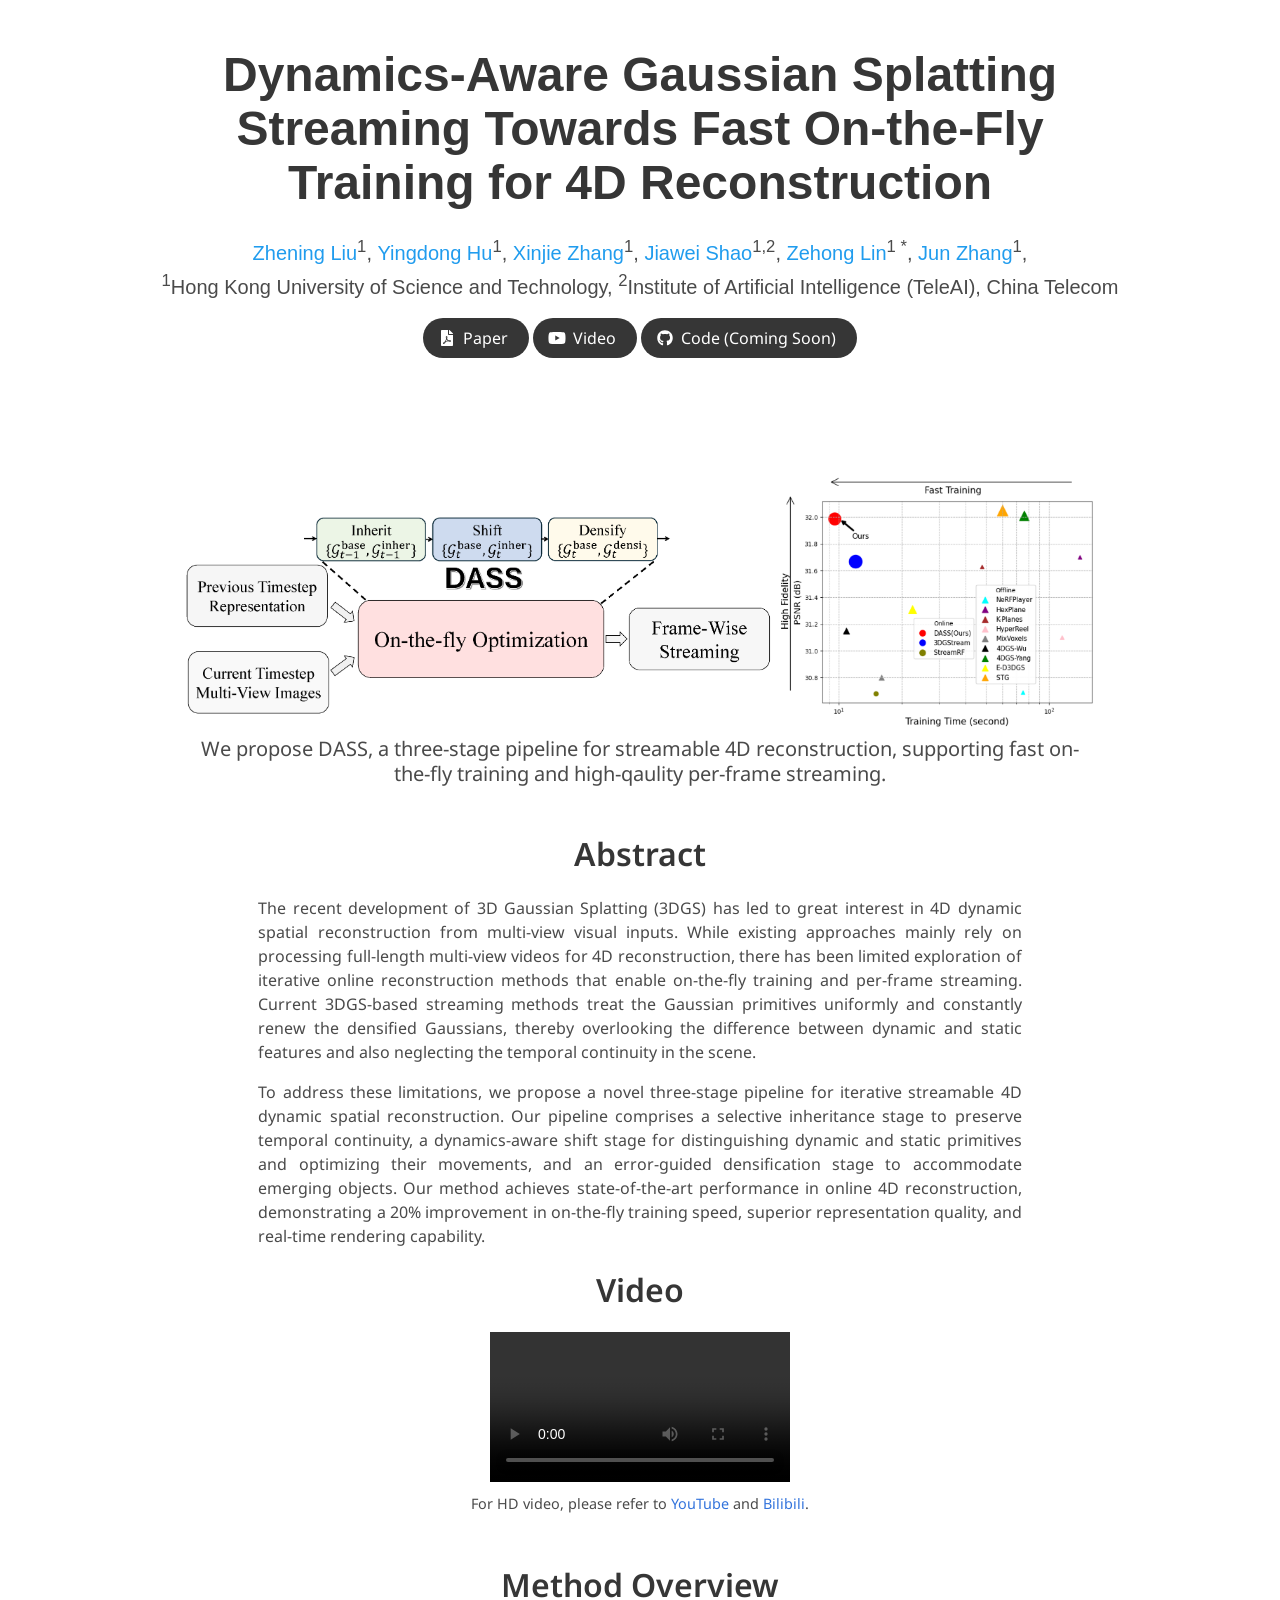
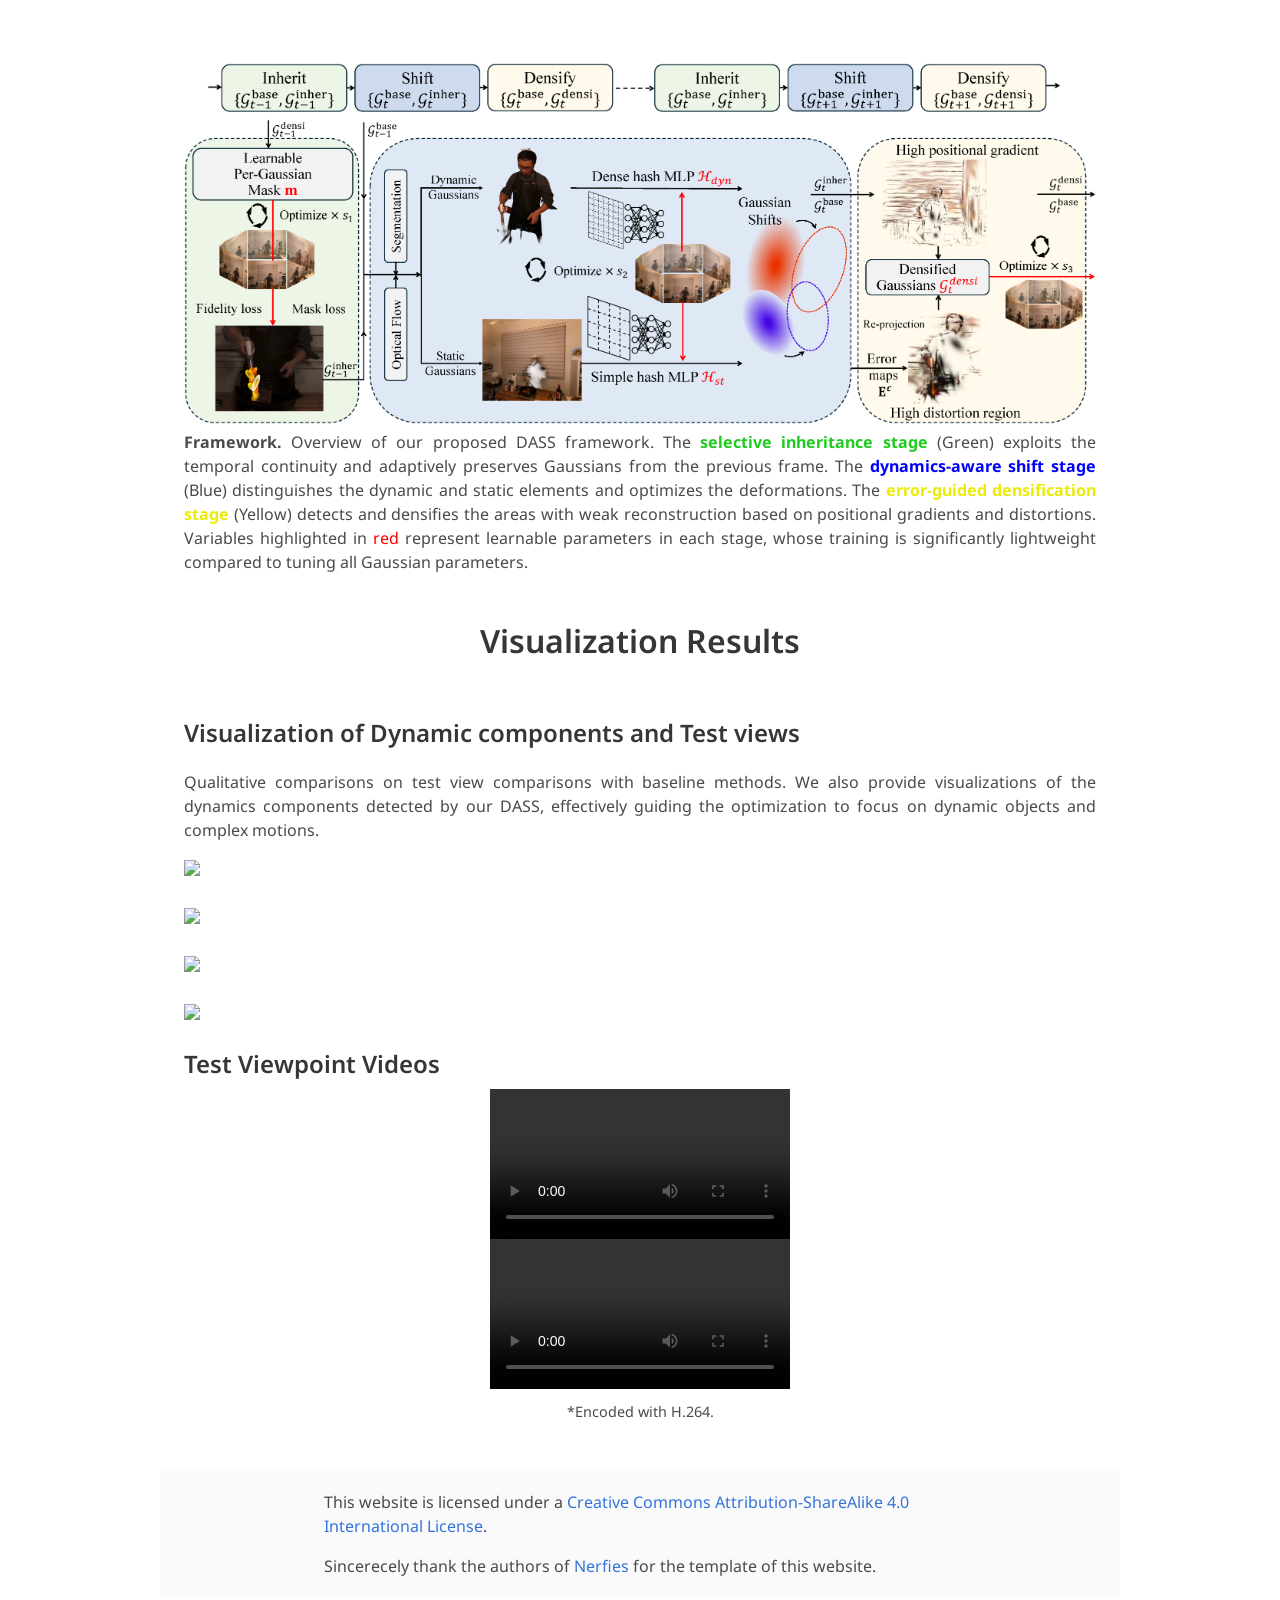
==== DASS.html @ 60f13503 "Update DASS.html" ====
<!DOCTYPE html>
<html>
<head>
  <meta charset="utf-8">
  <meta name="description"
        content="Dynamics-Aware Gaussian Splatting Streaming Towards Fast On-the-Fly Training for 4D Reconstruction">
  <meta name="keywords" content="3DGS, 4D Reconstruction, Streaming">
  <meta name="viewport" content="width=device-width, initial-scale=1">
  <title>DASS: Dynamics-Aware Gaussian Splatting Streaming </title>

  <!-- Global site tag (gtag.js) - Google Analytics -->
  <script async src="https://www.googletagmanager.com/gtag/js?id=G-PYVRSFMDRL"></script>
  <script>
    window.dataLayer = window.dataLayer || [];

    function gtag() {
      dataLayer.push(arguments);
    }

    gtag('js', new Date());

    gtag('config', 'G-PYVRSFMDRL');
  </script>

  <link href="https://fonts.googleapis.com/css?family=Google+Sans|Noto+Sans|Castoro"
        rel="stylesheet">

  <link rel="stylesheet" href="./static/css/bulma.min.css">
  <link rel="stylesheet" href="./static/css/bulma-carousel.min.css">
  <link rel="stylesheet" href="./static/css/bulma-slider.min.css">
  <link rel="stylesheet" href="./static/css/fontawesome.all.min.css">
  <link rel="stylesheet"
        href="https://cdn.jsdelivr.net/gh/jpswalsh/academicons@1/css/academicons.min.css">
  <link rel="stylesheet" href="./static/css/index.css">
  <link rel="icon" href="./static/images/rocket-1206.svg">

  <script src="https://ajax.googleapis.com/ajax/libs/jquery/3.5.1/jquery.min.js"></script>
  <script defer src="./static/js/fontawesome.all.min.js"></script>
  <script src="./static/js/bulma-carousel.min.js"></script>
  <script src="./static/js/bulma-slider.min.js"></script>
  <script src="./static/js/index.js"></script>
</head>
<body>


<section class="hero">
  <div class="hero-body">
    <div class="container is-max-desktop">
      <div class="columns is-centered">
        <div class="column has-text-centered">
          <h1 class="title is-1 publication-title">Dynamics-Aware Gaussian Splatting Streaming Towards Fast On-the-Fly Training for 4D Reconstruction</h1>
          <div class="is-size-5 publication-authors">
            <span class="author-block">
              <a href="https://www.liuzhening.top">Zhening Liu</a><sup>1</sup>,</span>
            <span class="author-block">
              <a href="https://zhenliuzju.github.io/huyingdong/">Yingdong Hu</a><sup>1</sup>,</span>
            <span class="author-block">
              <a href="https://xinjie-q.github.io/">Xinjie Zhang</a><sup>1</sup>,
            </span>
            <span class="author-block">
              <a href="https://shaojiawei07.github.io/">Jiawei Shao</a><sup>1,2</sup>,
            </span>
            <span class="author-block">
              <a href="https://zhlinup.github.io/">Zehong Lin</a><sup>1 *</sup>,
            </span>
            <span class="author-block">
              <a href="https://eejzhang.people.ust.hk/home.html">Jun Zhang</a><sup>1</sup>,
            </span>
          </div>

          <div class="is-size-5 publication-authors">
            <span class="author-block"><sup>1</sup>Hong Kong University of Science and Technology,</span>
            <span class="author-block"><sup>2</sup>Institute of Artificial Intelligence (TeleAI), China Telecom</span>
          </div>

          <div class="column has-text-centered">
            <div class="publication-links">
              <!-- PDF Link. -->
              <span class="link-block">
                <a href="https://arxiv.org/"
                   class="external-link button is-normal is-rounded is-dark">
                  <span class="icon">
                      <i class="fas fa-file-pdf"></i>
                  </span>
                  <span>Paper</span>
                </a>
              </span>
              <!-- <span class="link-block">
                <a href="https://arxiv.org/abs/2011.12948"
                   class="external-link button is-normal is-rounded is-dark">
                  <span class="icon">
                      <i class="ai ai-arxiv"></i>
                  </span>
                  <span>arXiv</span>
                </a>
              </span> -->
              <!-- Video Link. -->
              <span class="link-block">
                <a href="https://youtu.be/4ZUTpI6WRdQ"
                   class="external-link button is-normal is-rounded is-dark">
                  <span class="icon">
                      <i class="fab fa-youtube"></i>
                  </span>
                  <span>Video</span>
                </a>
              </span>
              <!-- Code Link. -->
              <span class="link-block">
                <a href="https://www.github.com"
                   class="external-link button is-normal is-rounded is-dark">
                  <span class="icon">
                      <i class="fab fa-github"></i>
                  </span>
                  <span>Code (Coming Soon)</span>
                  </a>
              </span>
            </div>

          </div>
        </div>
      </div>
    </div>
  </div>
</section>

<section class="hero teaser" style="margin-bottom: 2px; padding-top: 2px; padding-bottom: 2px;"></section>
  <div class="container is-max-desktop">
    <div class="hero-body">
      <img src="./static/images/horizontal_slide.png"> 
      <h2 class="subtitle has-text-centered">
        We propose <span class="dnerf">DASS</span>, a three-stage pipeline for streamable 4D reconstruction, supporting fast on-the-fly training and high-qaulity per-frame streaming.
      </h2>
    </div>
  </div>
</section>



<section class="section" style="margin-bottom: 2px; padding-top: 2px; padding-bottom: 2px;">
  <div class="container is-max-desktop">
    <!-- Abstract. -->
    <div class="columns is-centered has-text-centered">
      <div class="column is-four-fifths">
        <h2 class="title is-3">Abstract</h2>
        <div class="content has-text-justified">
          <p>
            The recent development of 3D Gaussian Splatting (3DGS) has led to great interest in 4D dynamic spatial reconstruction from multi-view visual inputs. 
            While existing approaches mainly rely on processing full-length multi-view videos for 4D reconstruction, there has been limited exploration 
            of iterative online reconstruction methods that enable on-the-fly training and per-frame streaming.
            Current 3DGS-based streaming methods treat the Gaussian primitives uniformly and constantly renew the densified Gaussians, 
            thereby overlooking the difference between dynamic and static features and also neglecting the temporal continuity in the scene.
          </p>
          <p>
            To address these limitations, we propose a novel three-stage pipeline for iterative streamable 4D dynamic spatial reconstruction. 
            Our pipeline comprises a selective inheritance stage to preserve temporal continuity, a dynamics-aware shift stage for distinguishing 
            dynamic and static primitives and optimizing their movements, and an error-guided densification stage to accommodate emerging objects. 
            Our method achieves state-of-the-art performance in online 4D reconstruction, demonstrating a 20% improvement in 
            on-the-fly training speed, superior representation quality, and real-time rendering capability.
          </p>
        </div>
      </div>
    </div>
    <!--/ Abstract. -->

    <!-- Paper video. -->
    <div class="columns is-centered has-text-centered">
      <div class="column is-four-fifths">
        <h2 class="title is-3">Video</h2>
        <!-- EVA-Guassian Version -->
        <!-- <div style="display: flex; justify-content: center;">   
          <video width="100%" playsinline="" autoplay="" loop="" preload="" muted="" controls>
            <source src="./static/videos/DASS_Video_.mp4" type="video/mp4">
        </div> -->
        <!-- Nerfiles Version -->
        <video id="pipeline-video" controls playsinline height="100%">
          <source src="./static/videos/DASS_Video_compressed.mp4"
                  type="video/mp4">
        </video>
        <!-- Online Version -->
        <!-- <div class="publication-video">
          <iframe src="https://www.youtube.com/embed/4ZUTpI6WRdQ?si=Q7MZc0RRTkg7eEPF"
                  frameborder="0" allow="autoplay; encrypted-media" allowfullscreen></iframe>
        </div> -->
        <p style="font-size: 0.9em; margin-top: 5px;">
            For HD video, please refer to <a href="https://youtu.be/4ZUTpI6WRdQ" target="_blank">YouTube</a> and <a href="https://www.bilibili.com/" target="_blank">Bilibili</a>.
          </p>
      </div>
    </div>
    <!--/ Paper video. -->
  </div>
</section>

<br><br>

<div class="columns is-centered has-text-centered" style="margin-top: 1px;">
    <h2 class="title is-3">Method Overview</h2>
</div>



<div class="container is-max-desktop" style="margin-top: 1px;">
<!--/ Pipeline Overview -->
      <div class="hero-body">
        <!-- <h2 class="title is-3">Framework</h2> -->
        <div class="content has-text-justified">
          <img src="./static/images/pipeline_vert.png"> 
          <p>
            <b> Framework.</b> Overview of our proposed DASS framework.
            The <b style="color: rgb(29, 204, 29);">selective inheritance stage</b> (Green) exploits the temporal continuity and adaptively preserves Gaussians from the previous frame. 
            The <b style="color: rgb(0, 0, 255);">dynamics-aware shift stage</b> (Blue) distinguishes the dynamic and static elements and optimizes the deformations. 
            The <b style="color: rgb(235, 235, 4);">error-guided densification stage</b> (Yellow) detects and densifies the areas with weak reconstruction based on positional gradients and distortions. 
            Variables highlighted in <span style="color: red;">red</span> represent learnable parameters in each stage, whose training is significantly lightweight compared to tuning all Gaussian parameters.
          </p>
        </div>
      </div>
</div>

<div class="columns is-centered has-text-centered" style="margin-top: 1px;">
  <h2 class="title is-3">Visualization Results</h2>
</div>


<div class="container is-max-desktop" style="margin-top: 1px;">
  <div class="hero-body">

    <h3 class="title is-4">Visualization of Dynamic components and Test views</h3>
      <div class="content has-text-justified">
        <p>
          Qualitative comparisons on test view comparisons with baseline methods. 
          We also provide visualizations of the dynamics components detected by our DASS, effectively guiding the optimization to focus on dynamic objects and complex motions.
        </p>
        <img src="./static/images/visualize_cut_beef.png" width="1100" height="auto">
        <br><br>
        <img src="./static/images/visualize_discussion.png" width="1100" height="auto">
        <br><br>
        <img src="./static/images/visualize_sear_steak.png" width="1100" height="auto">
        <br><br>
        <img src="./static/images/visualize_coffee_martini.png" width="1100" height="auto">
      </div>
    
    
    <h3 class="title is-4">Test Viewpoint Videos</h3>
      <div class="columns is-centered">
        <video id="discuss-compare" controls playsinline height="100%">
          <source src="./static/videos/Discuss_Comparison_Video_264.mp4" type="video/mp4">
        </video>
      </div>
        <!-- *Encoded with H.264. -->
      <!-- <p class="has-text-centered mt-2" style="font-size: 0.9em;">
        *Encoded with H.264.
      </p> -->
      <!-- <p style="font-size: 0.9em; margin-top: 0.5px;">
        *Encoded with H.264.
      </p> -->
      <!-- <br><br> -->
      <div class="columns is-centered">
        <video id="sear-compare" controls playsinline height="100%">
          <source src="./static/videos/sear_steak_comparison_264.mp4" type="video/mp4">
        </video>
      </div>
      <p class="has-text-centered mt-2" style="font-size: 0.9em;">
        *Encoded with H.264.
      </p>

</div>


<!-- <section class="section" id="BibTeX">
  <div class="container is-max-desktop content">
    <h2 class="title">BibTeX</h2>
    <pre><code>
      @article{,
      author    = {},
      title     = {},
      journal   = {},
      year      = {},
      }
</code></pre>
  </div>
</section> -->




<footer class="footer thin-footer">
  <div class="container">
    <div class="columns is-centered">
      <div class="column is-8">
        <div class="content">
          <p>
            This website is licensed under a <a rel="license"
                                                href="http://creativecommons.org/licenses/by-sa/4.0/">Creative
            Commons Attribution-ShareAlike 4.0 International License</a>.
          </p>
          <p>
            Sincerecely thank the authors of <a href="https://github.com/nerfies/nerfies.github.io">Nerfies</a> for the template of this website.
          </p>
        </div>
      </div>
    </div>
  </div>
</footer>

</body>
</html>
---- static/css/index.css ----
body {
  font-family: 'Noto Sans', sans-serif;
}


.footer .icon-link {
    font-size: 25px;
    color: #000;
}

.thin-footer {
  padding: 8px 0;
  margin: 0;
}

.thin-footer .content {
  padding: 8px 0;
  margin: 0;
}

.thin-footer p {
  margin: 3px 0;
}

.link-block a {
    margin-top: 5px;
    margin-bottom: 5px;
}

.dnerf {
  font-variant: small-caps;
}


.teaser .hero-body {
  padding-top: 0;
  padding-bottom: 3rem;
}

.teaser {
  font-family: 'Google Sans', sans-serif;
}


.publication-title {
}

.publication-banner {
  max-height: parent;

}

.publication-banner video {
  position: relative;
  left: auto;
  top: auto;
  transform: none;
  object-fit: fit;
}

.publication-header .hero-body {
}

.publication-title {
    font-family: 'Google Sans', sans-serif;
}

.publication-authors {
    font-family: 'Google Sans', sans-serif;
}

.publication-venue {
    color: #555;
    width: fit-content;
    font-weight: bold;
}

.publication-awards {
    color: #ff3860;
    width: fit-content;
    font-weight: bolder;
}

.publication-authors {
}

.publication-authors a {
   color: hsl(204, 86%, 53%) !important;
}

.publication-authors a:hover {
    text-decoration: underline;
}

.author-block {
  display: inline-block;
}

.publication-banner img {
}

.publication-authors {
  /*color: #4286f4;*/
}

.publication-video {
    position: relative;
    width: 100%;
    height: 0;
    padding-bottom: 56.25%;

    overflow: hidden;
    border-radius: 10px !important;
}

.publication-video iframe {
    position: absolute;
    top: 0;
    left: 0;
    width: 100%;
    height: 100%;
}

.publication-body img {
}

.results-carousel {
  overflow: hidden;
}

.results-carousel .item {
  margin: 5px;
  overflow: hidden;
  border: 1px solid #bbb;
  border-radius: 10px;
  padding: 0;
  font-size: 0;
}

.results-carousel video {
  margin: 0;
}


.interpolation-panel {
  background: #f5f5f5;
  border-radius: 10px;
}

.interpolation-panel .interpolation-image {
  width: 100%;
  border-radius: 5px;
}

.interpolation-video-column {
}

.interpolation-panel .slider {
  margin: 0 !important;
}

.interpolation-panel .slider {
  margin: 0 !important;
}

#interpolation-image-wrapper {
  width: 100%;
}
#interpolation-image-wrapper img {
  border-radius: 5px;
}
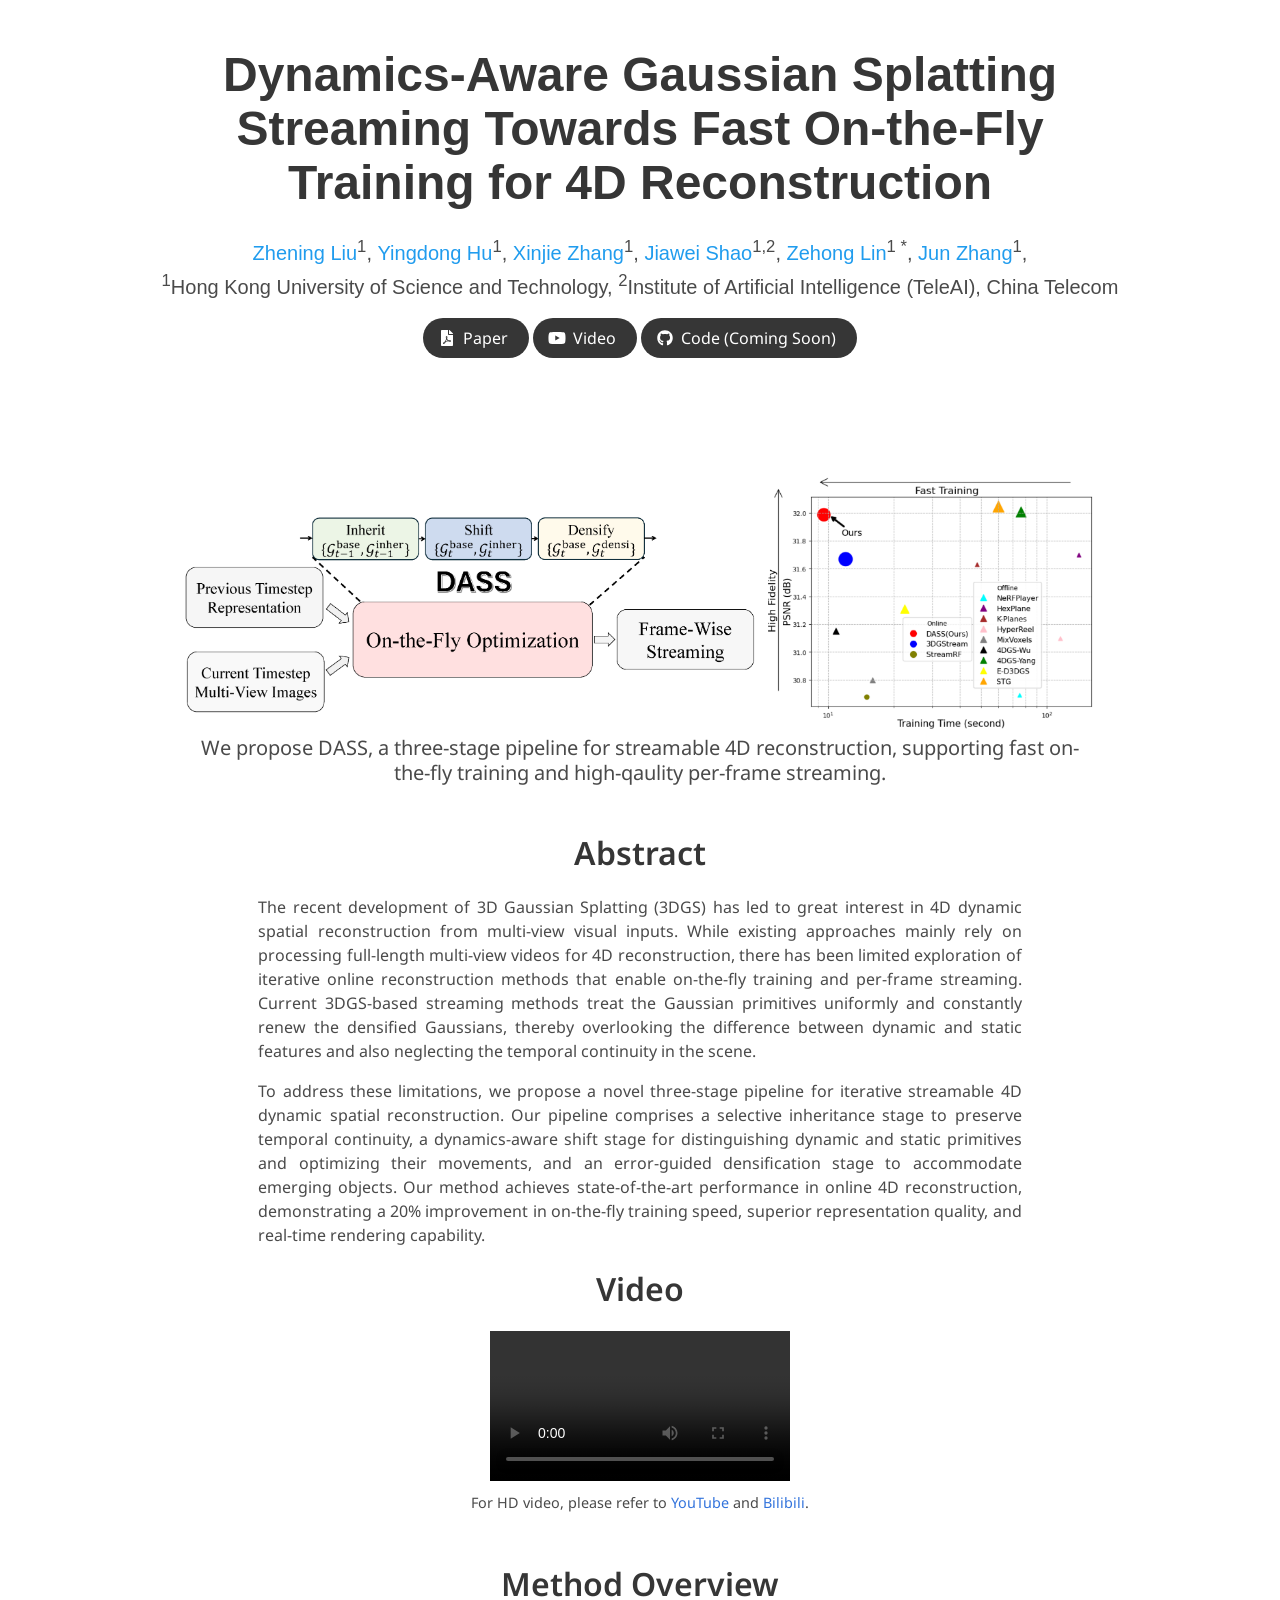
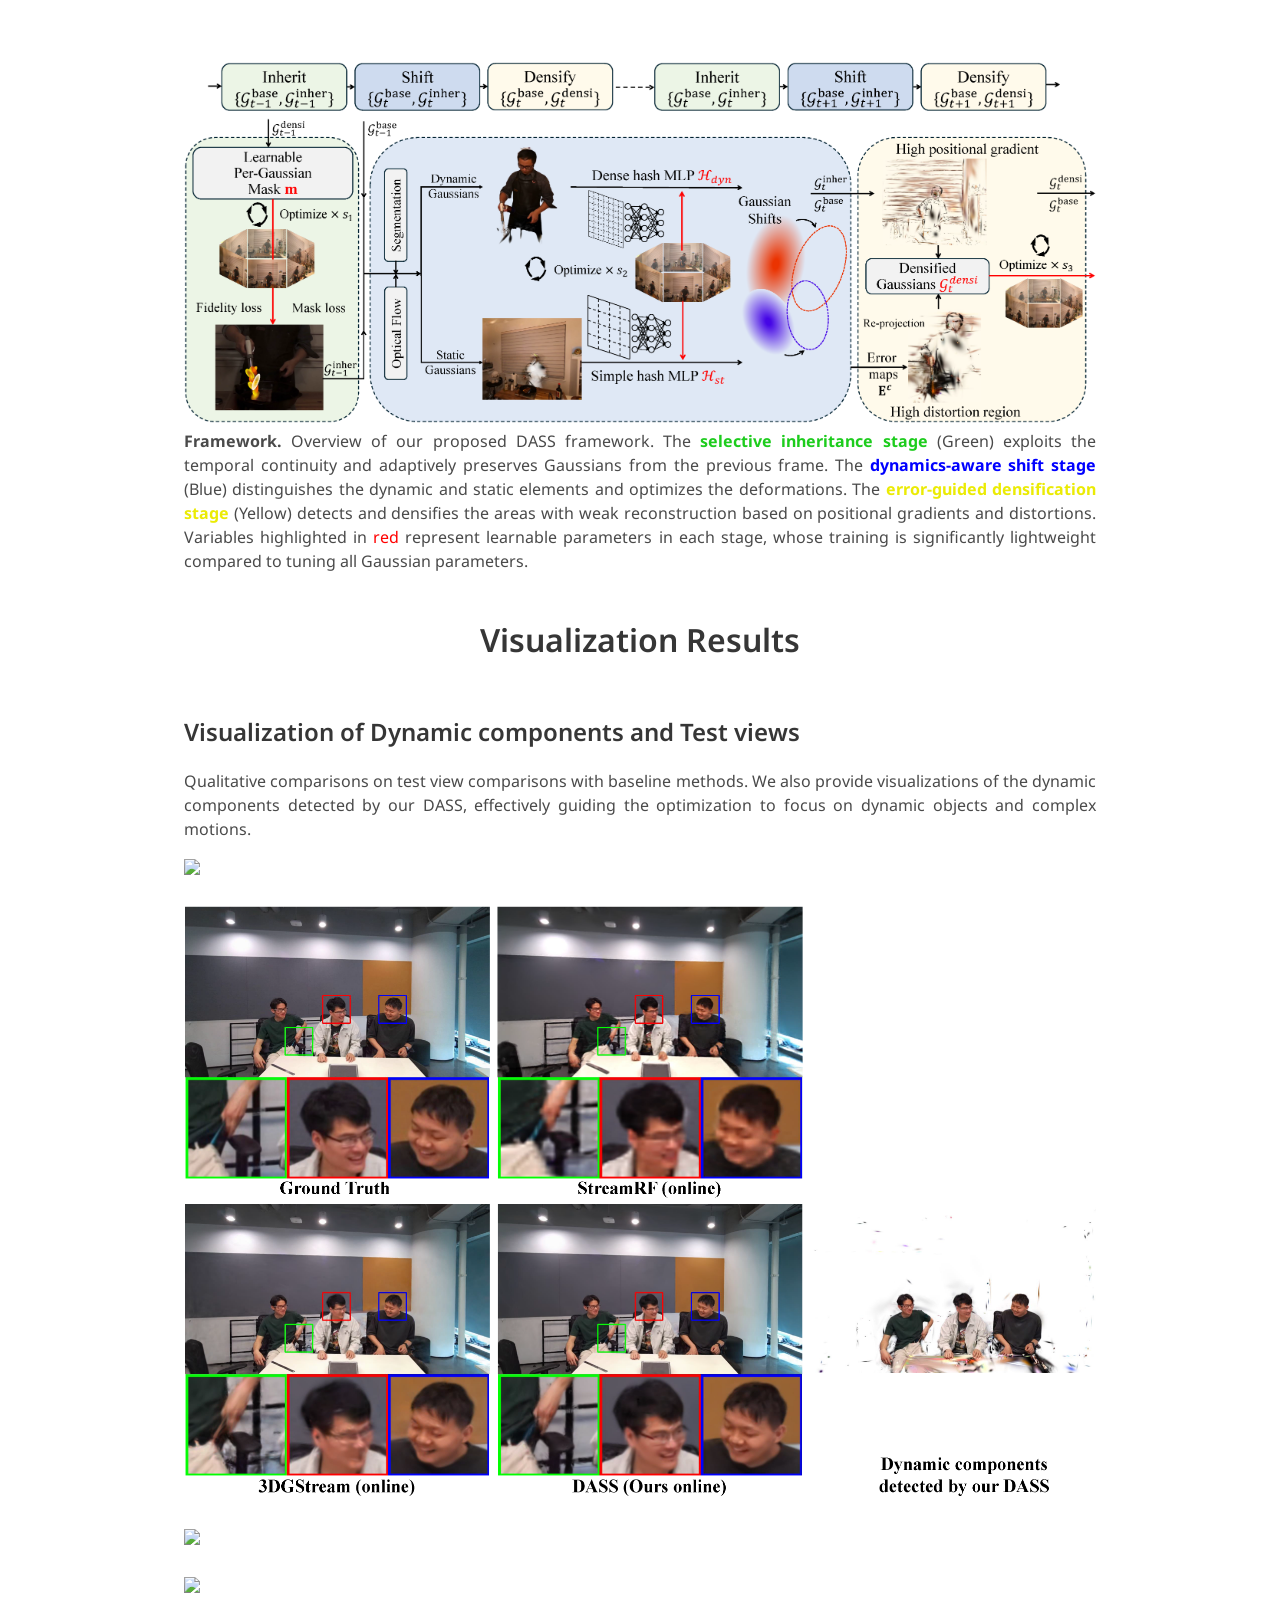
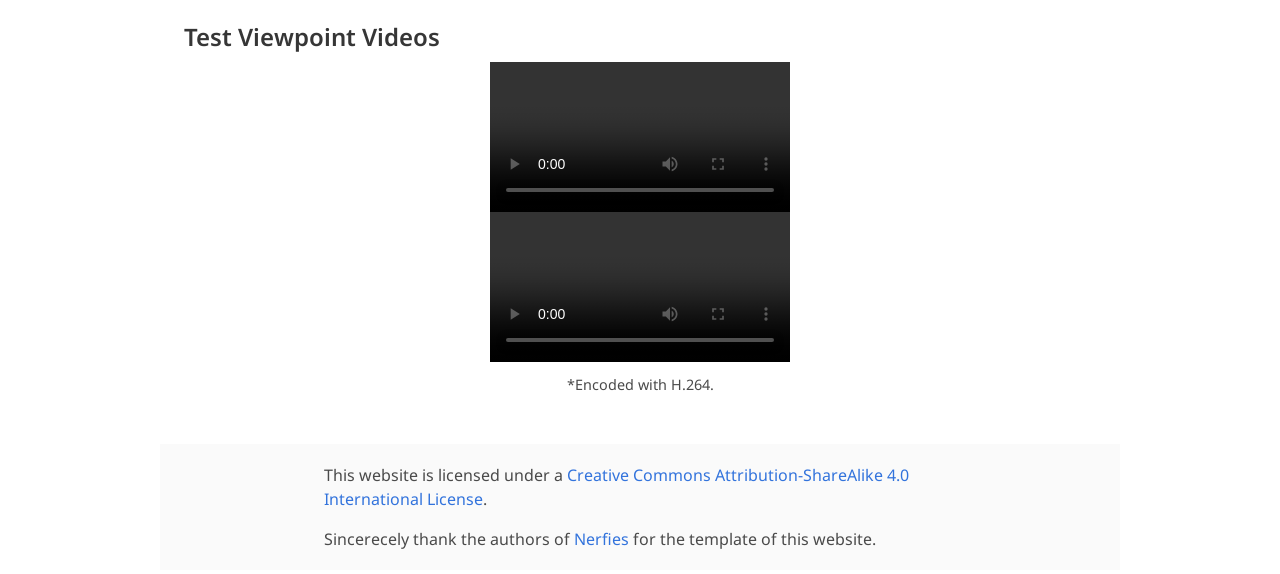
==== commit 6b33bba5: "Update DASS.html" ====
--- a/DASS.html
+++ b/DASS.html
@@ -227,7 +227,7 @@
       <div class="content has-text-justified">
         <p>
           Qualitative comparisons on test view comparisons with baseline methods. 
-          We also provide visualizations of the dynamics components detected by our DASS, effectively guiding the optimization to focus on dynamic objects and complex motions.
+          We also provide visualizations of the dynamic components detected by our DASS, effectively guiding the optimization to focus on dynamic objects and complex motions.
         </p>
         <img src="./static/images/visualize_cut_beef.png" width="1100" height="auto">
         <br><br>
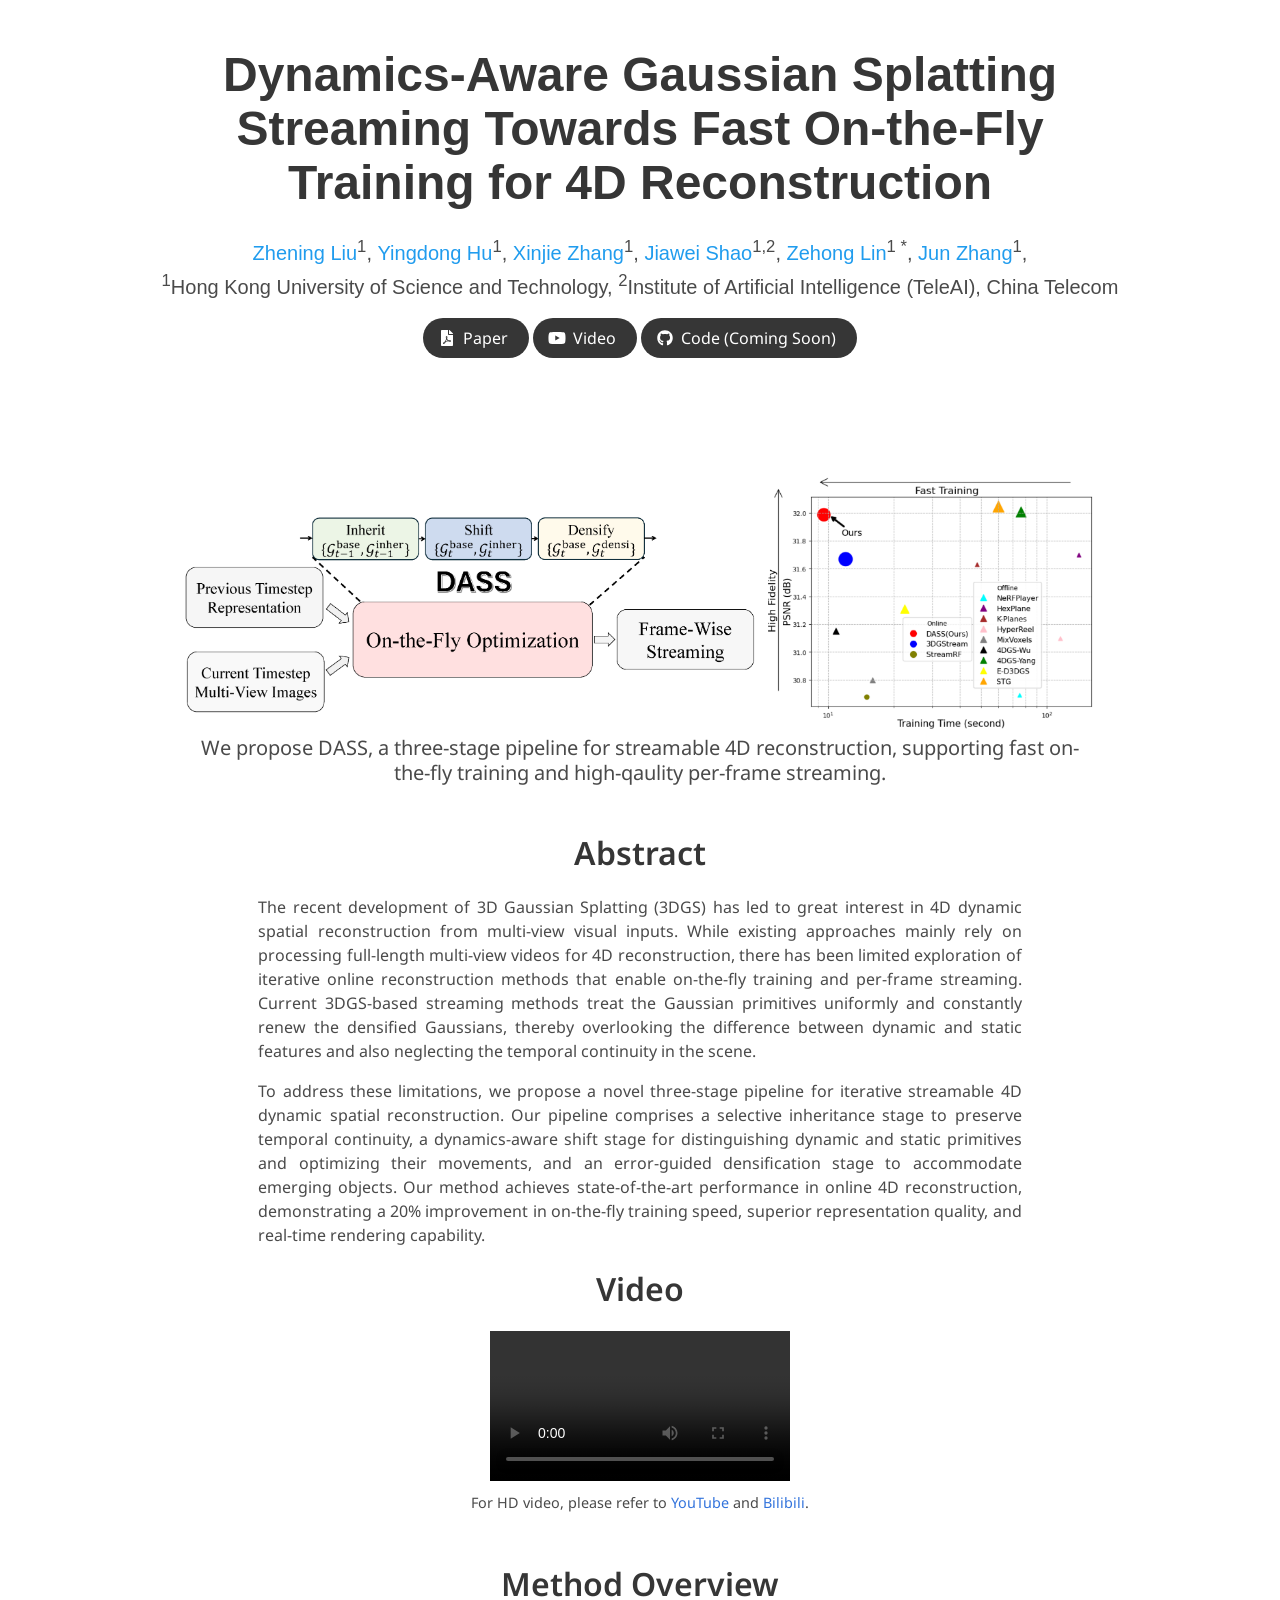
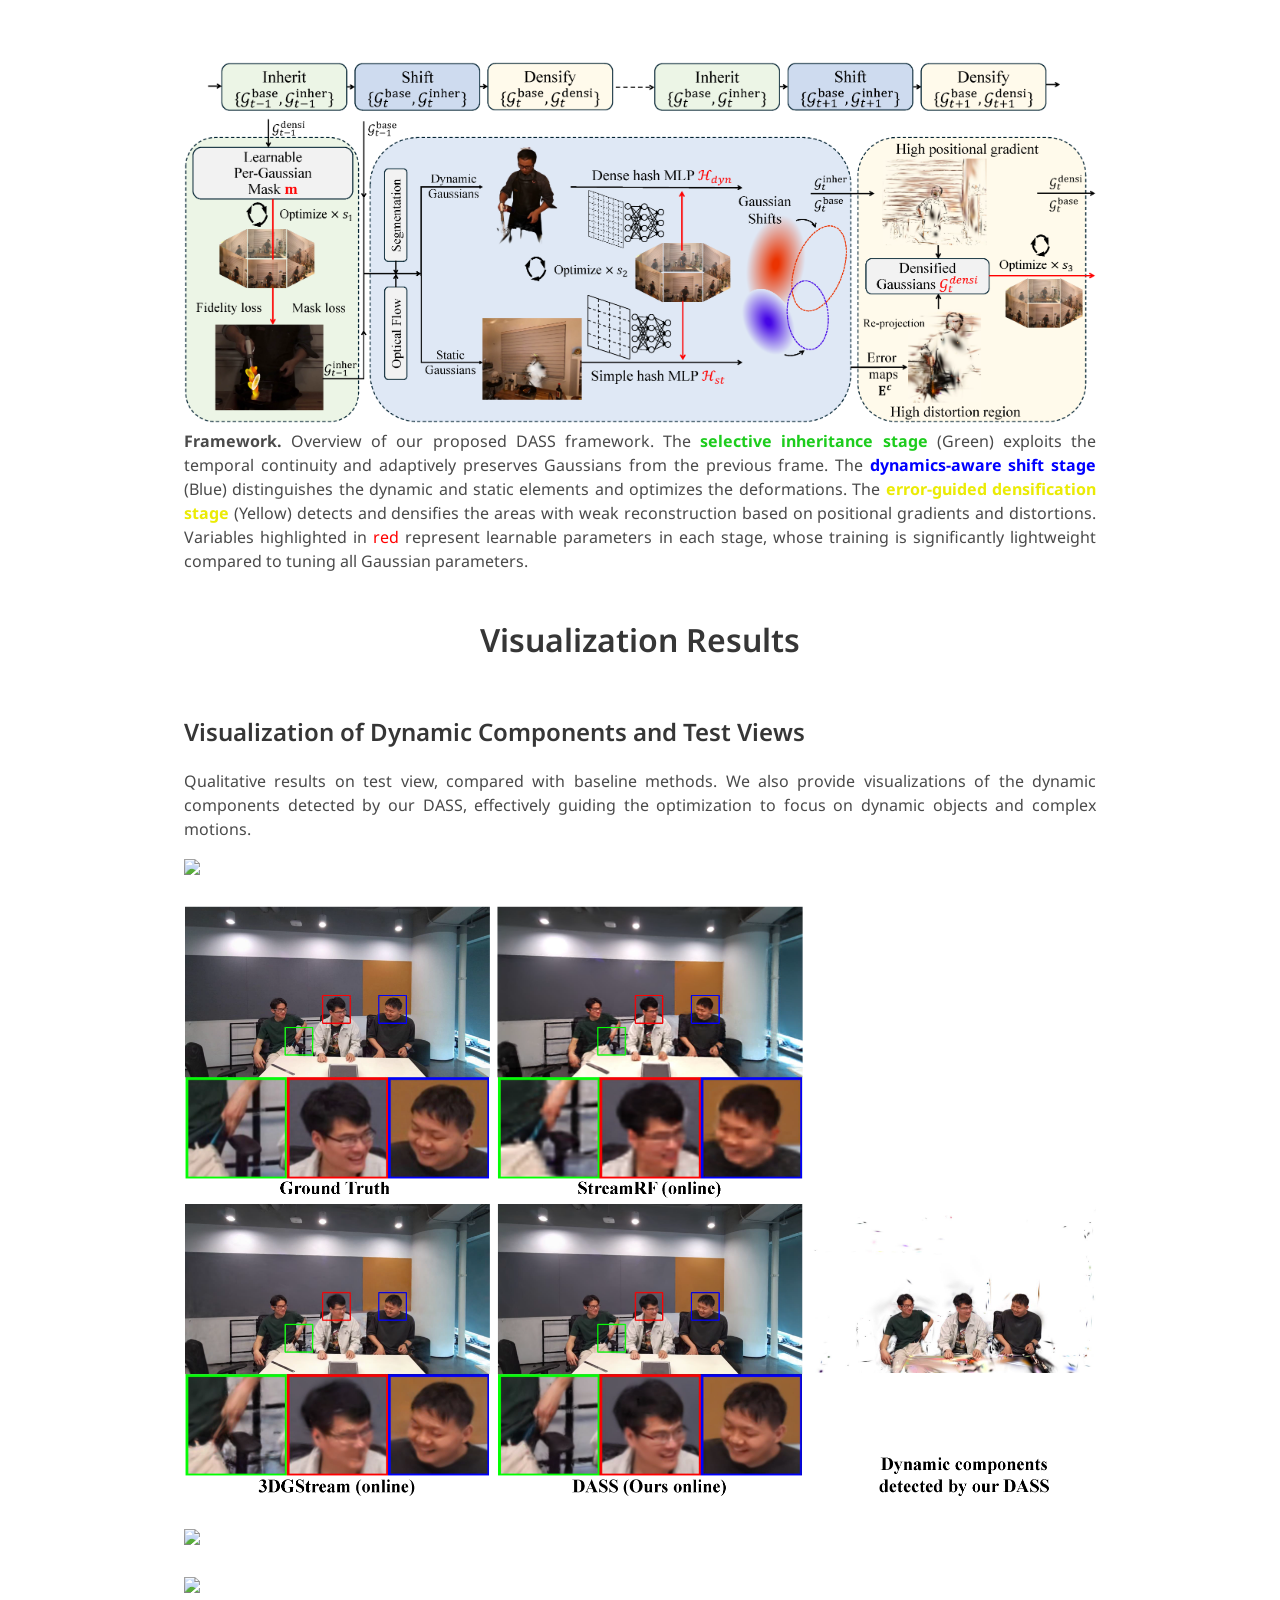
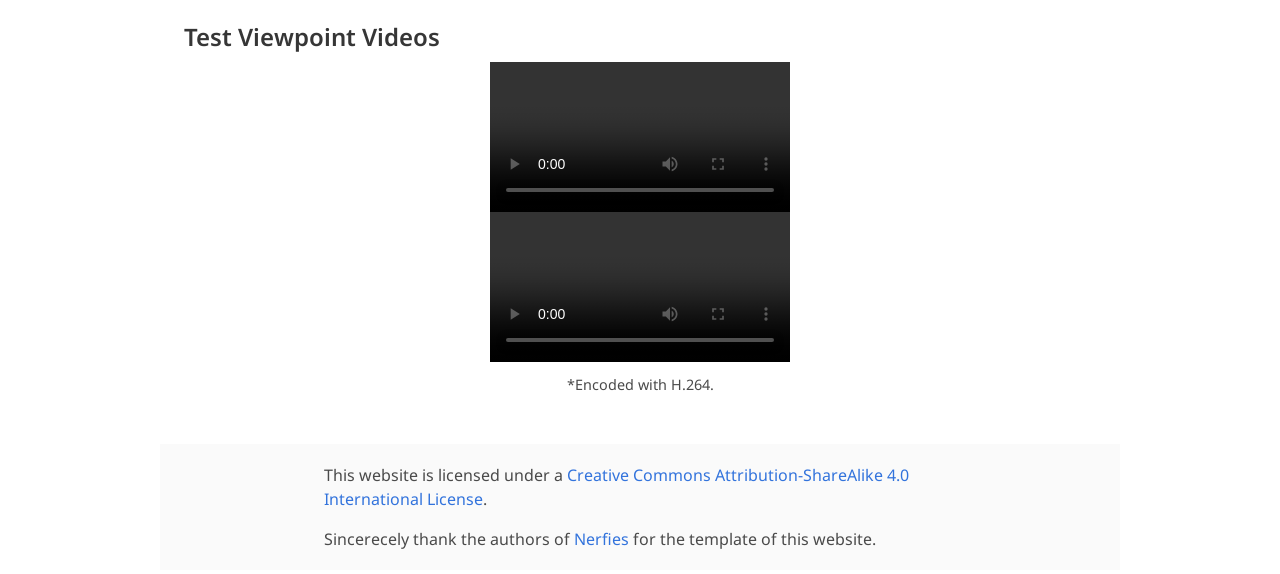
==== commit d039163a: "Update DASS.html" ====
--- a/DASS.html
+++ b/DASS.html
@@ -223,10 +223,10 @@
 <div class="container is-max-desktop" style="margin-top: 1px;">
   <div class="hero-body">
 
-    <h3 class="title is-4">Visualization of Dynamic components and Test views</h3>
+    <h3 class="title is-4">Visualization of Dynamic Components and Test Views</h3>
       <div class="content has-text-justified">
         <p>
-          Qualitative comparisons on test view comparisons with baseline methods. 
+          Qualitative results on test view, compared with baseline methods. 
           We also provide visualizations of the dynamic components detected by our DASS, effectively guiding the optimization to focus on dynamic objects and complex motions.
         </p>
         <img src="./static/images/visualize_cut_beef.png" width="1100" height="auto">
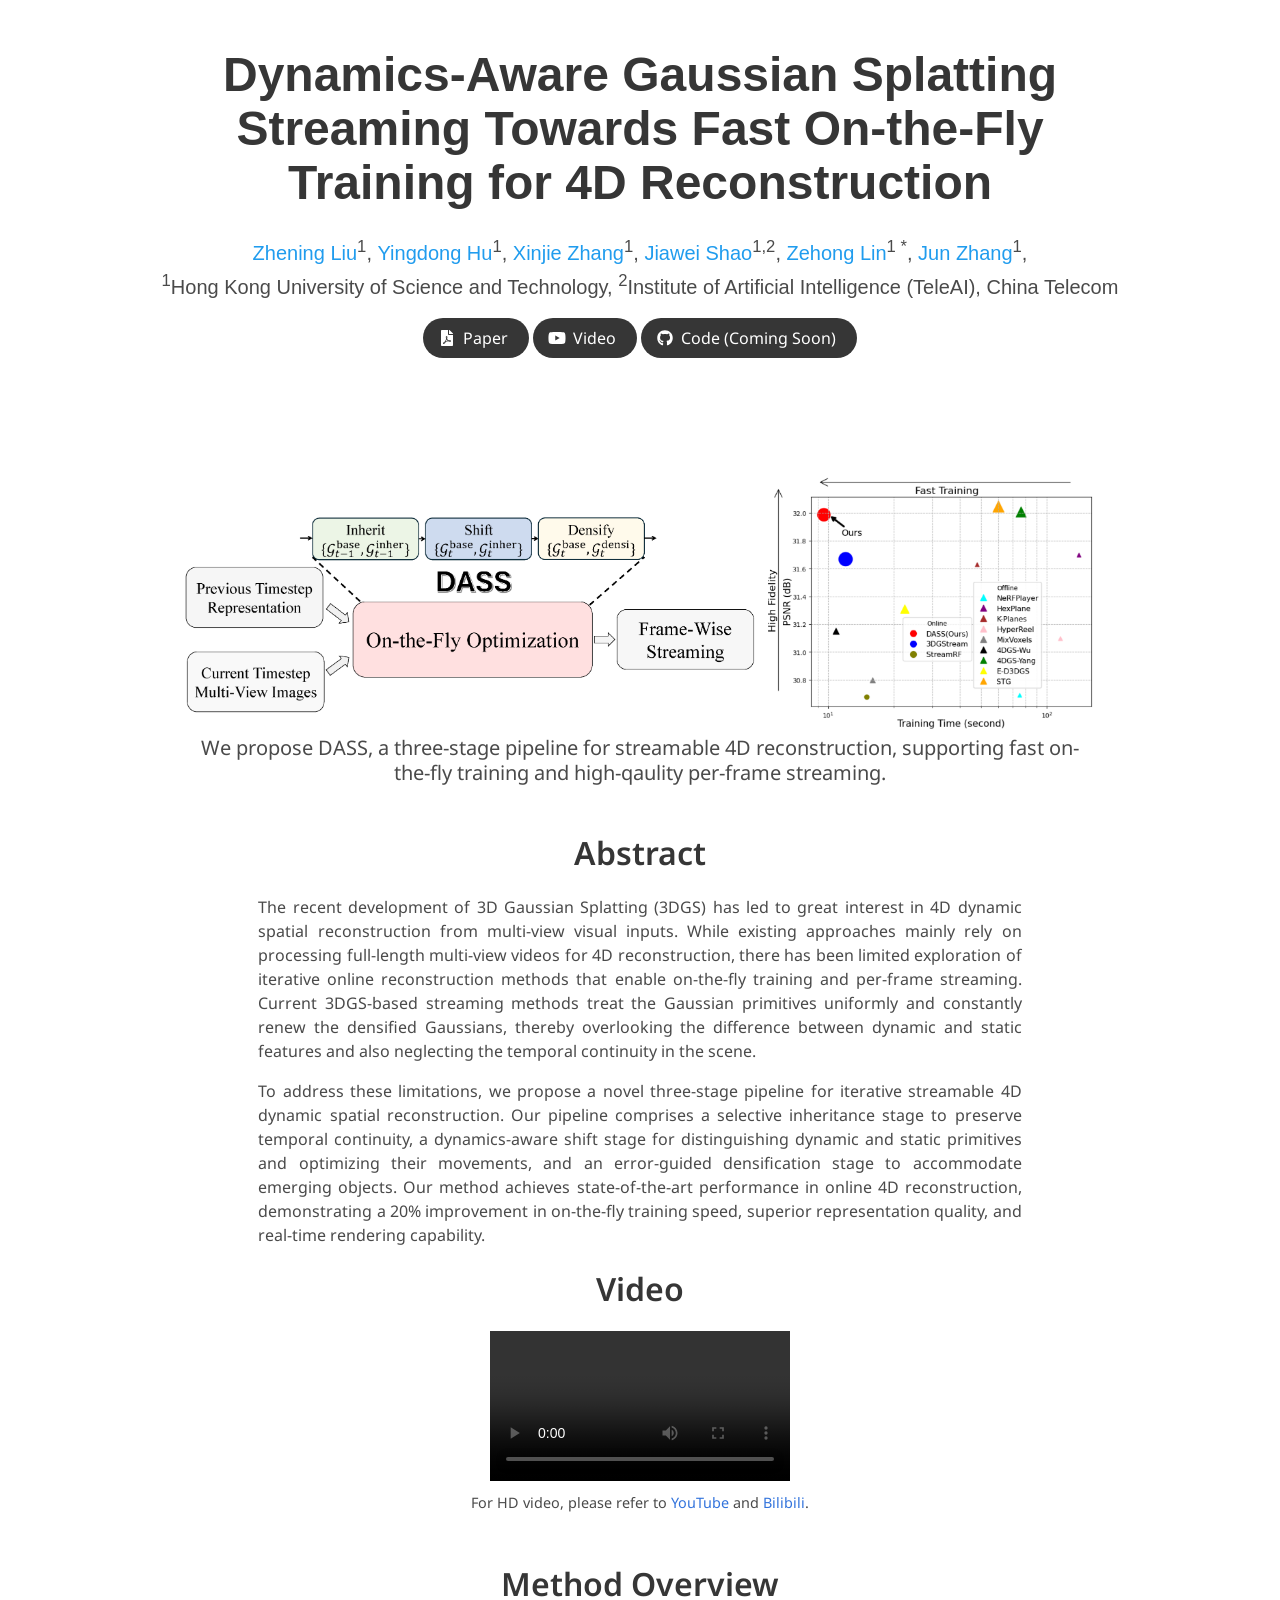
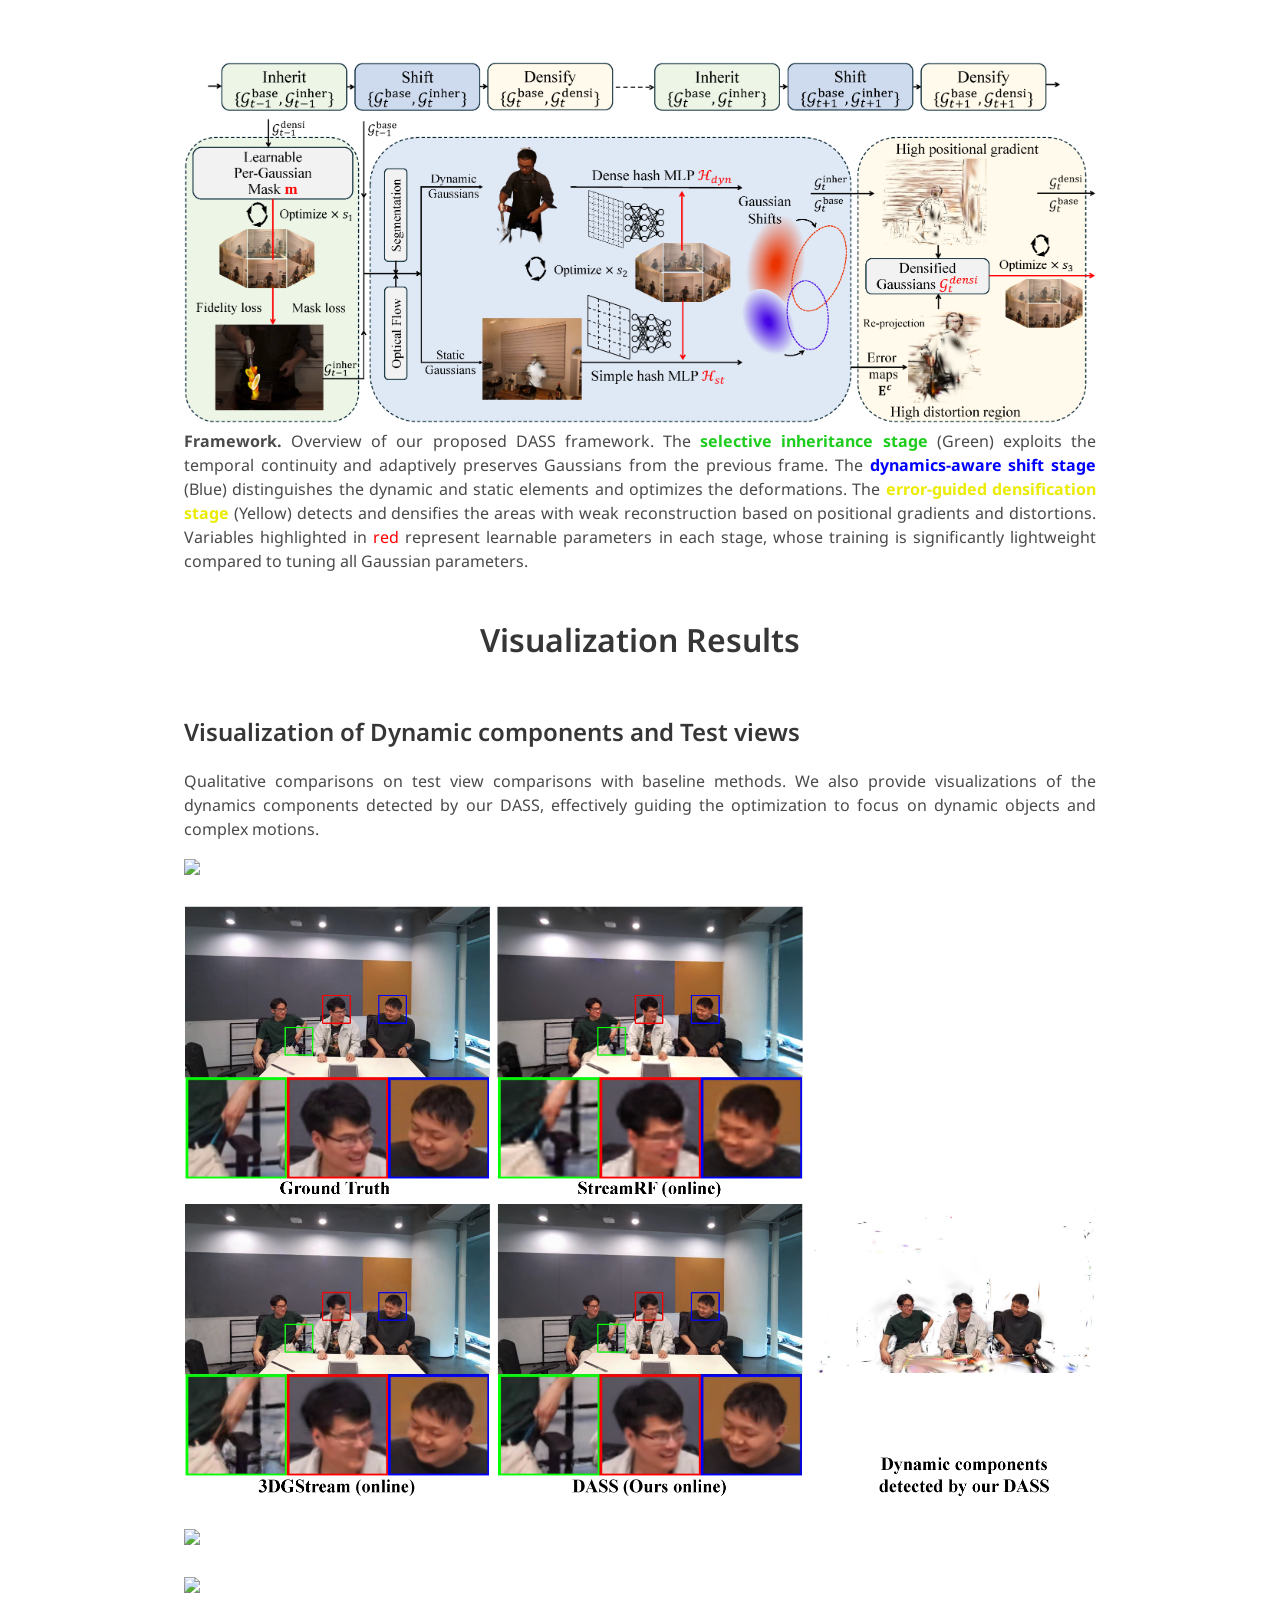
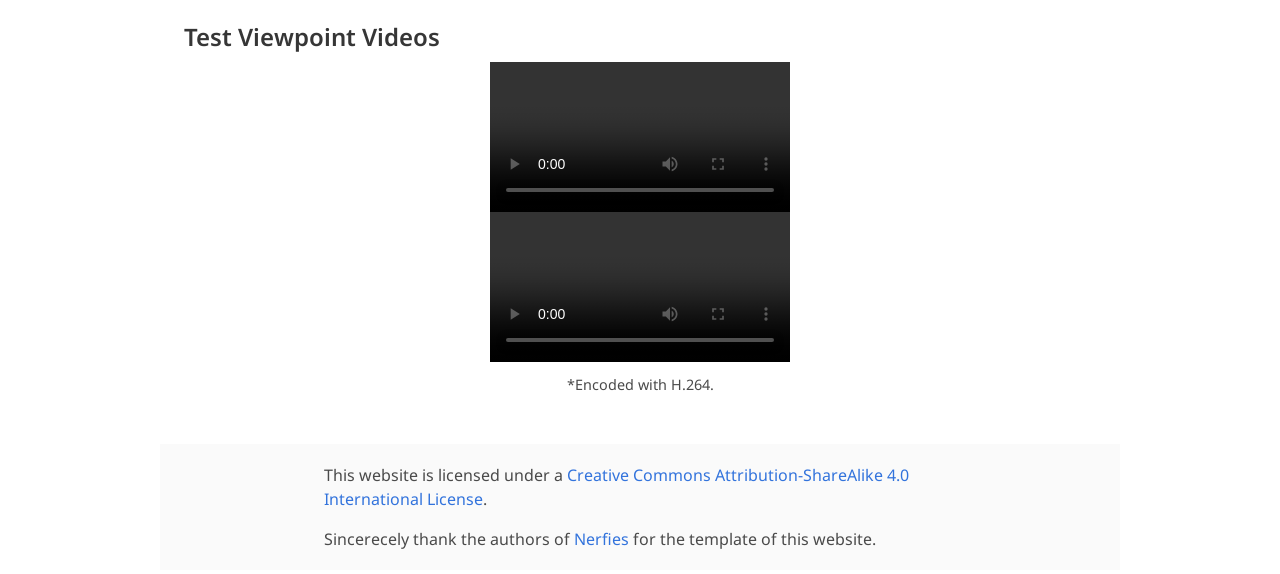
==== commit 091762f1: "Update DASS.html" ====
--- a/DASS.html
+++ b/DASS.html
@@ -77,7 +77,7 @@
             <div class="publication-links">
               <!-- PDF Link. -->
               <span class="link-block">
-                <a href="https://arxiv.org/"
+                <a href="https://arxiv.org/abs/2411.14847"
                    class="external-link button is-normal is-rounded is-dark">
                   <span class="icon">
                       <i class="fas fa-file-pdf"></i>
@@ -182,7 +182,7 @@
                   frameborder="0" allow="autoplay; encrypted-media" allowfullscreen></iframe>
         </div> -->
         <p style="font-size: 0.9em; margin-top: 5px;">
-            For HD video, please refer to <a href="https://youtu.be/4ZUTpI6WRdQ" target="_blank">YouTube</a> and <a href="https://www.bilibili.com/" target="_blank">Bilibili</a>.
+            For HD video, please refer to <a href="https://youtu.be/4ZUTpI6WRdQ" target="_blank">YouTube</a> and <a href="https://www.bilibili.com/video/BV1qQBkYQE8C/" target="_blank">Bilibili</a>.
           </p>
       </div>
     </div>
@@ -223,11 +223,11 @@
 <div class="container is-max-desktop" style="margin-top: 1px;">
   <div class="hero-body">
 
-    <h3 class="title is-4">Visualization of Dynamic Components and Test Views</h3>
+    <h3 class="title is-4">Visualization of Dynamic components and Test views</h3>
       <div class="content has-text-justified">
         <p>
-          Qualitative results on test view, compared with baseline methods. 
-          We also provide visualizations of the dynamic components detected by our DASS, effectively guiding the optimization to focus on dynamic objects and complex motions.
+          Qualitative comparisons on test view comparisons with baseline methods. 
+          We also provide visualizations of the dynamics components detected by our DASS, effectively guiding the optimization to focus on dynamic objects and complex motions.
         </p>
         <img src="./static/images/visualize_cut_beef.png" width="1100" height="auto">
         <br><br>
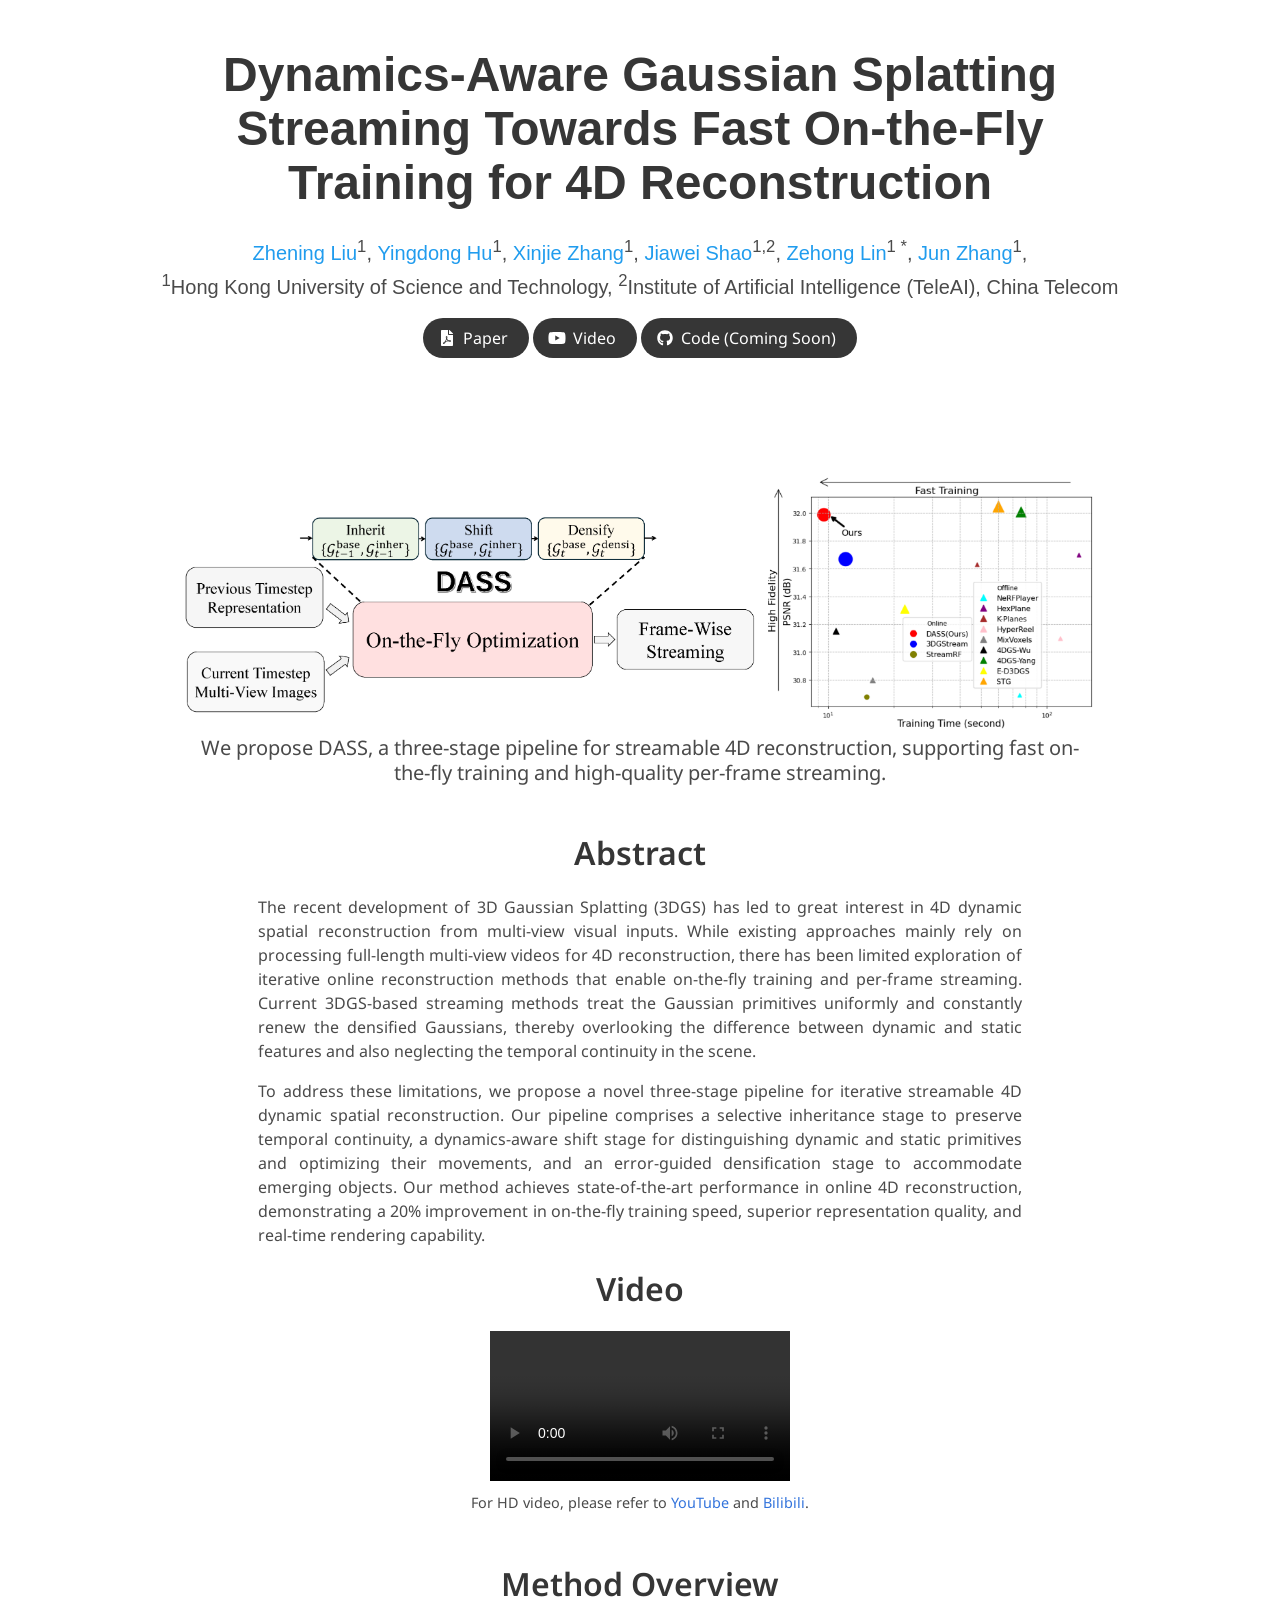
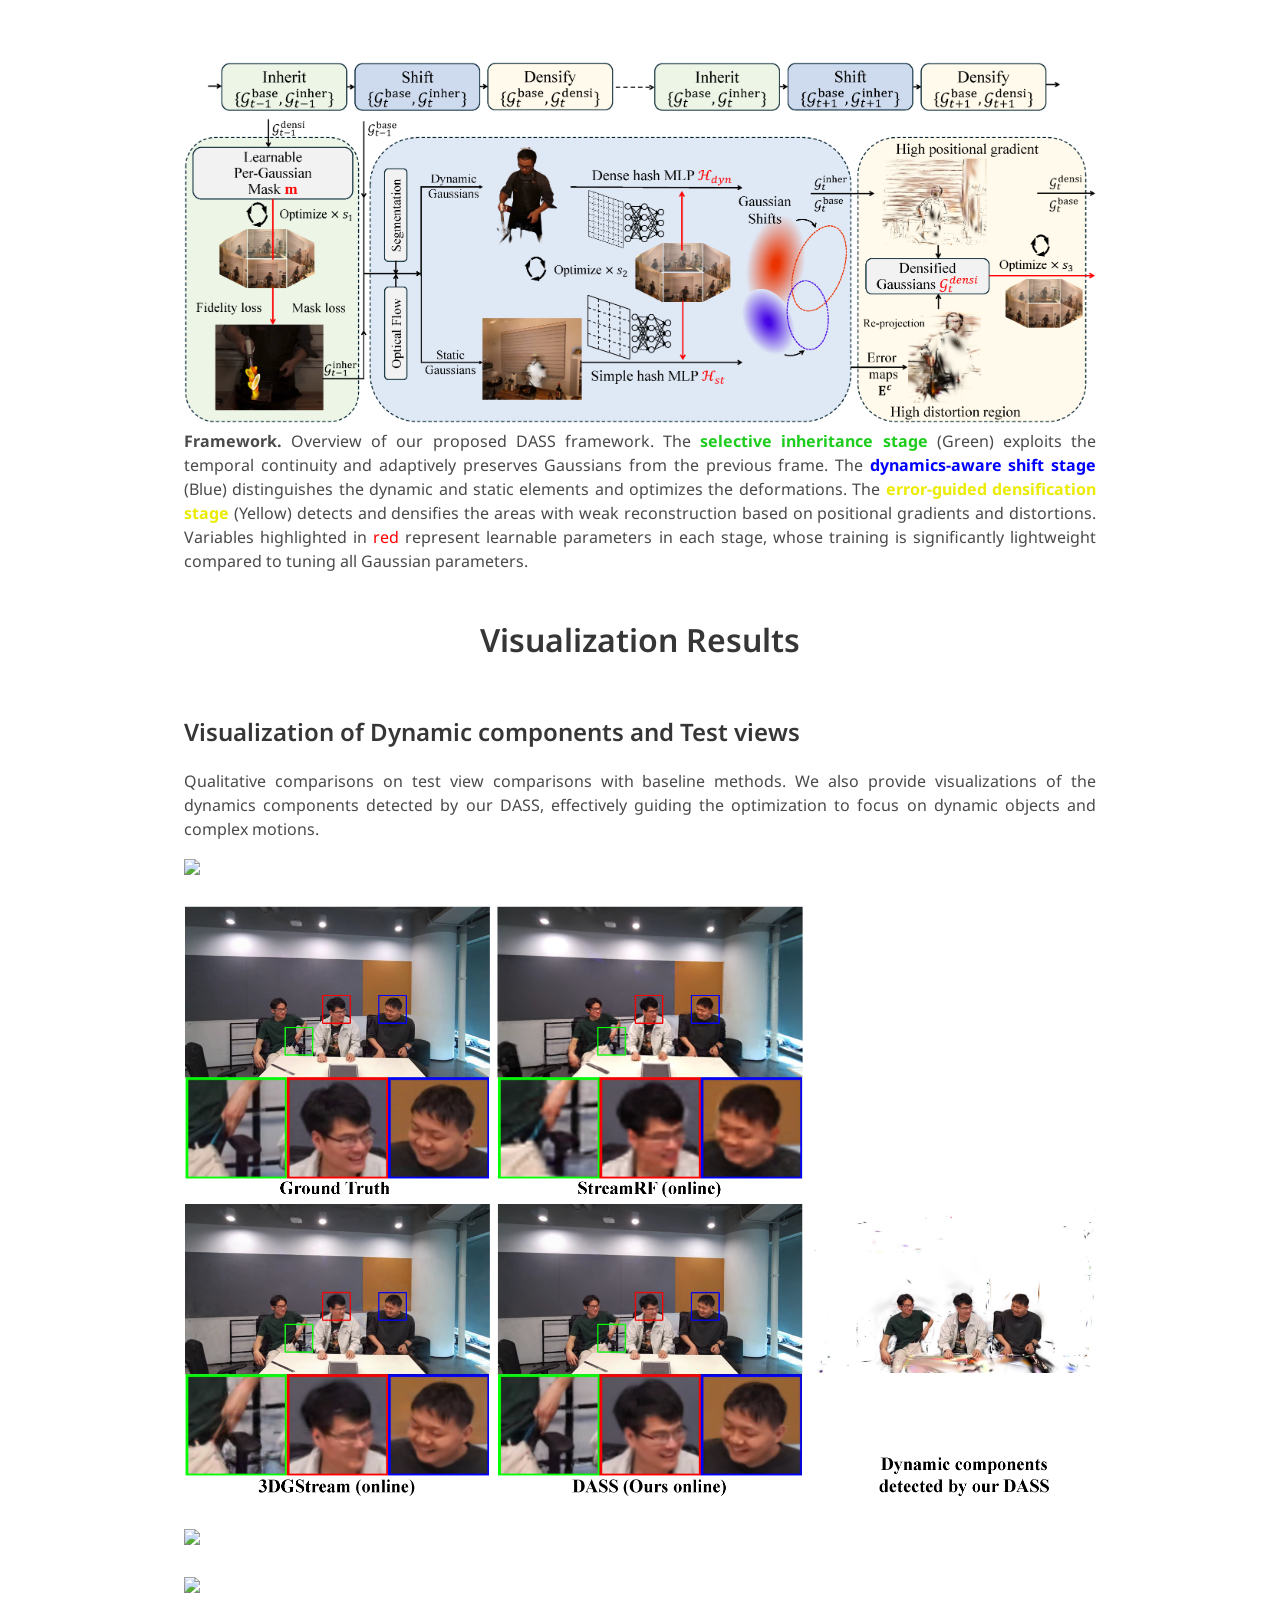
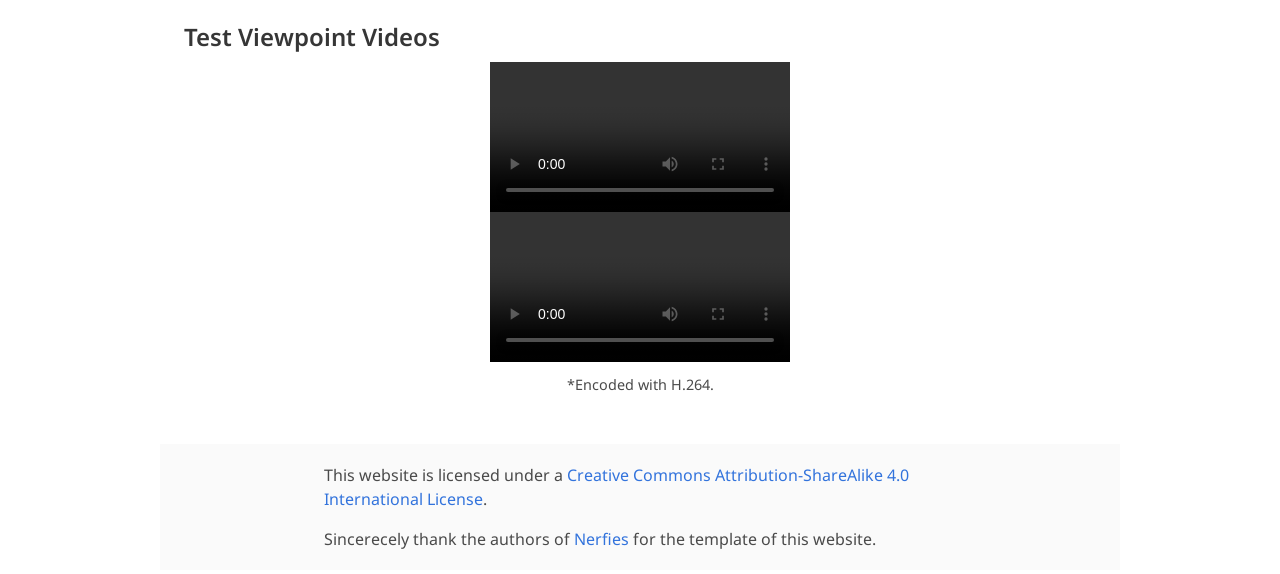
==== commit 2e96607e: "Update DASS.html" ====
--- a/DASS.html
+++ b/DASS.html
@@ -106,7 +106,7 @@
               </span>
               <!-- Code Link. -->
               <span class="link-block">
-                <a href="https://www.github.com"
+                <a href="https://github.com/LIUZhening111/DASS"
                    class="external-link button is-normal is-rounded is-dark">
                   <span class="icon">
                       <i class="fab fa-github"></i>
@@ -128,7 +128,7 @@
     <div class="hero-body">
       <img src="./static/images/horizontal_slide.png"> 
       <h2 class="subtitle has-text-centered">
-        We propose <span class="dnerf">DASS</span>, a three-stage pipeline for streamable 4D reconstruction, supporting fast on-the-fly training and high-qaulity per-frame streaming.
+        We propose <span class="dnerf">DASS</span>, a three-stage pipeline for streamable 4D reconstruction, supporting fast on-the-fly training and high-quality per-frame streaming.
       </h2>
     </div>
   </div>
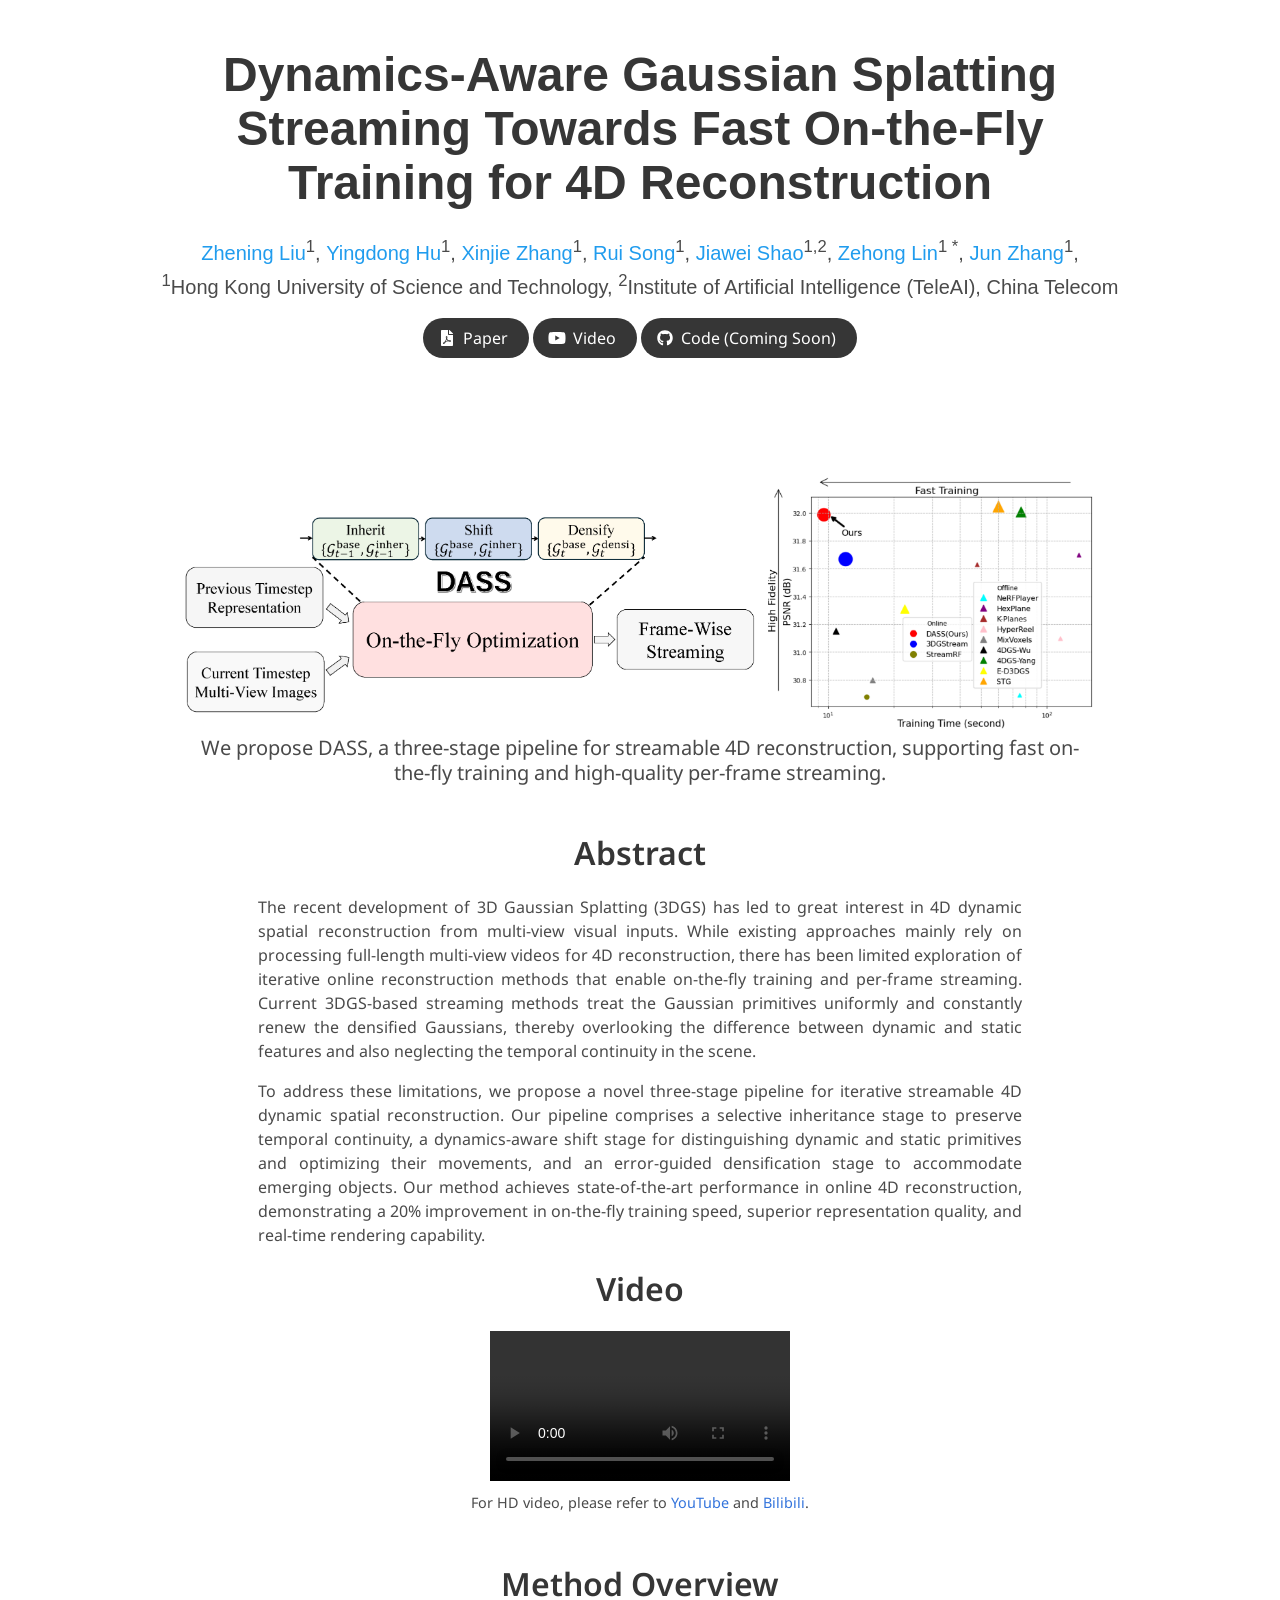
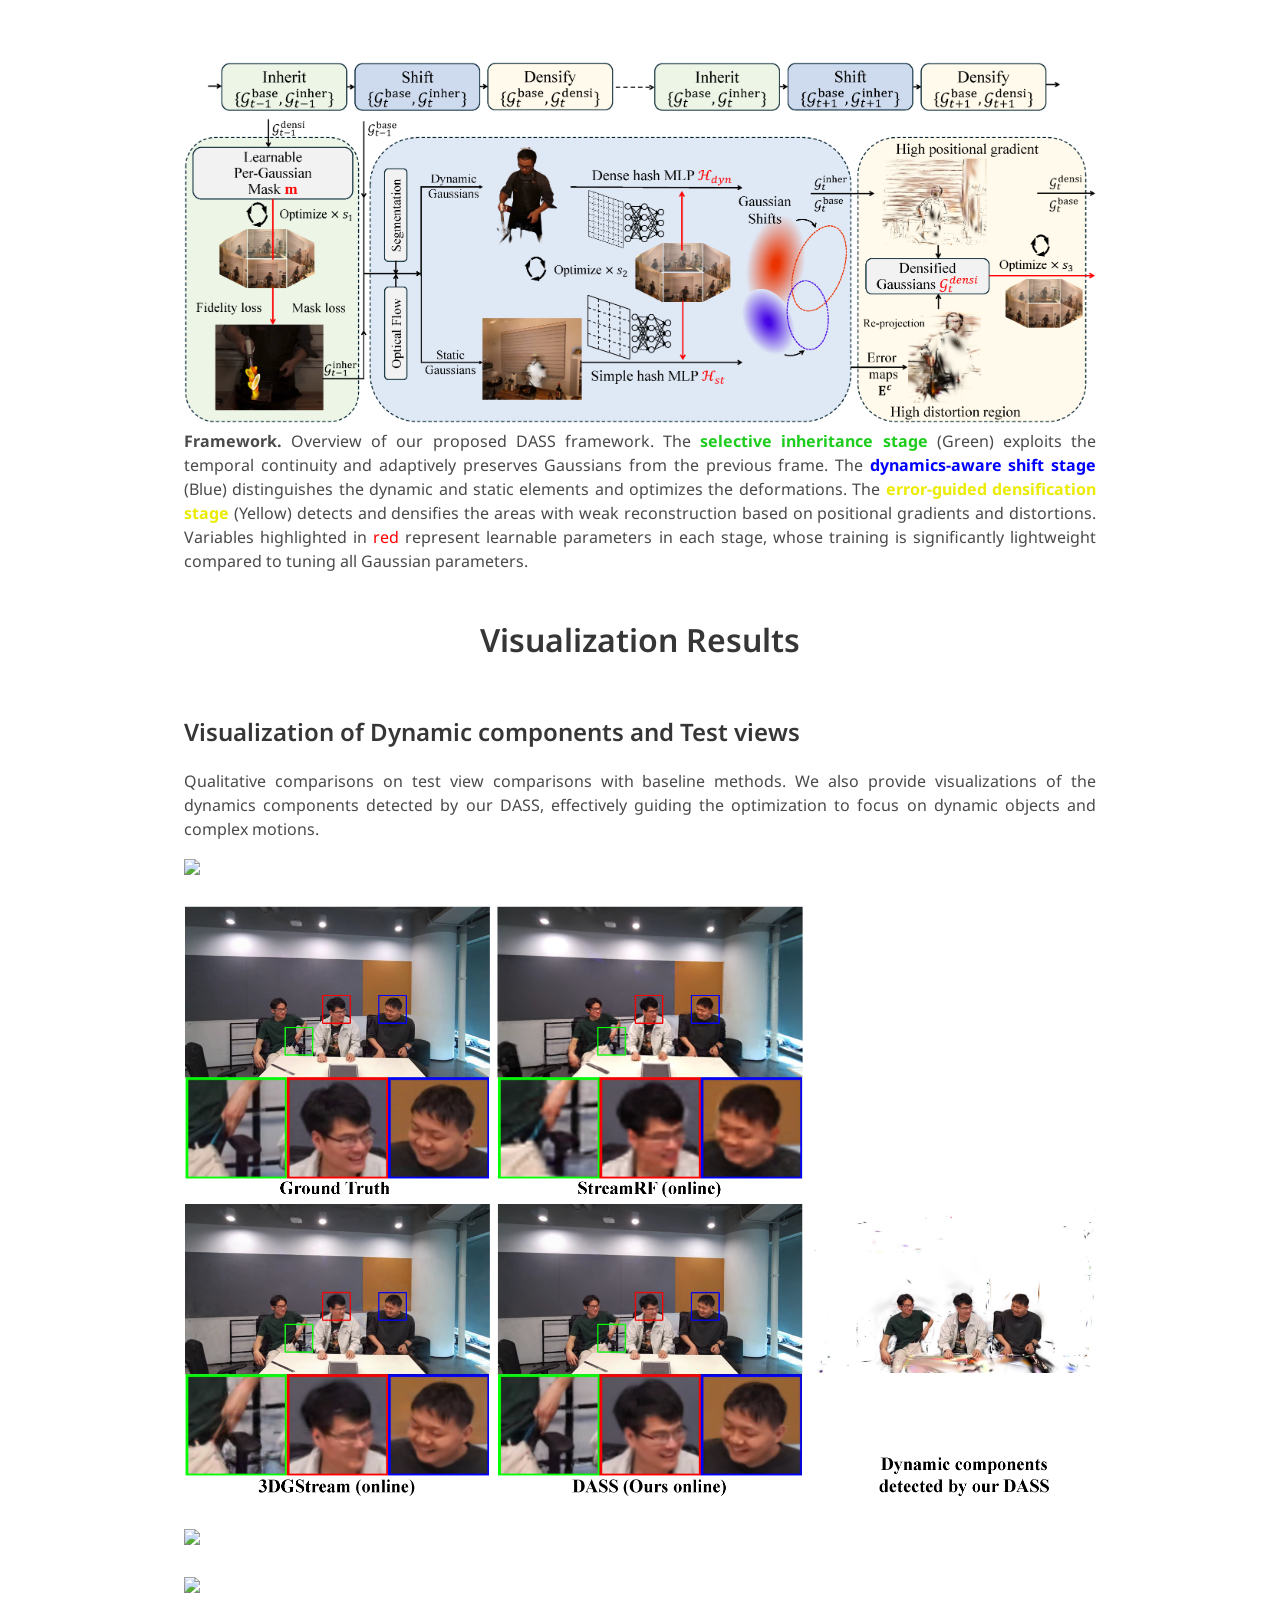
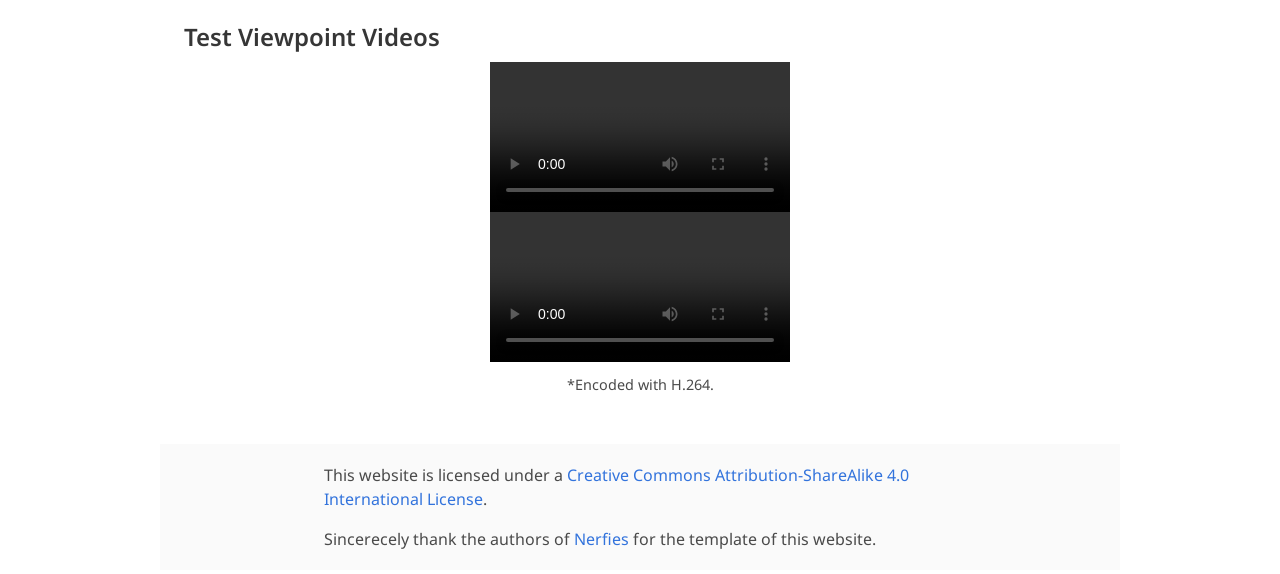
==== commit 6288805d: "Update DASS.html" ====
--- a/DASS.html
+++ b/DASS.html
@@ -56,6 +56,9 @@
               <a href="https://zhenliuzju.github.io/huyingdong/">Yingdong Hu</a><sup>1</sup>,</span>
             <span class="author-block">
               <a href="https://xinjie-q.github.io/">Xinjie Zhang</a><sup>1</sup>,
+            </span>
+            <span class="author-block">
+              <a href="https://openreview.net/profile?id=~Rui_Song5">Rui Song</a><sup>1</sup>,
             </span>
             <span class="author-block">
               <a href="https://shaojiawei07.github.io/">Jiawei Shao</a><sup>1,2</sup>,
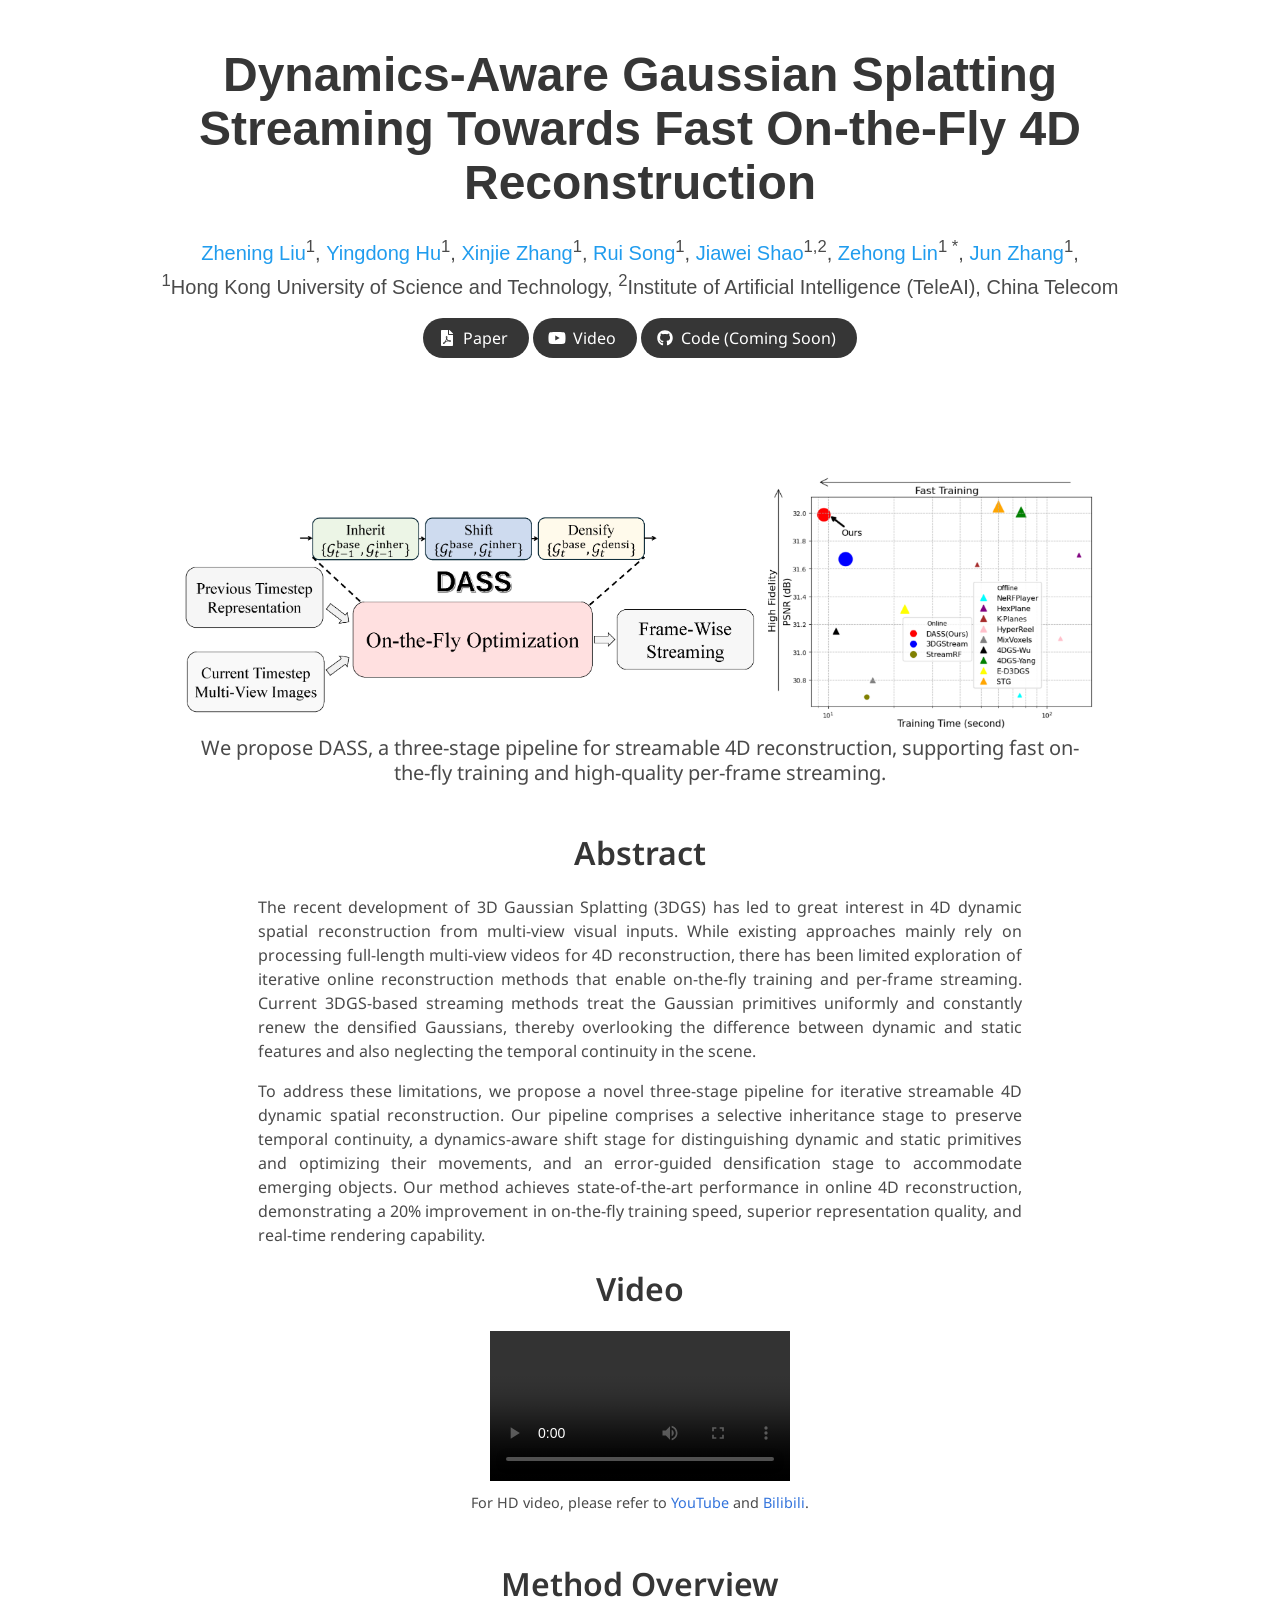
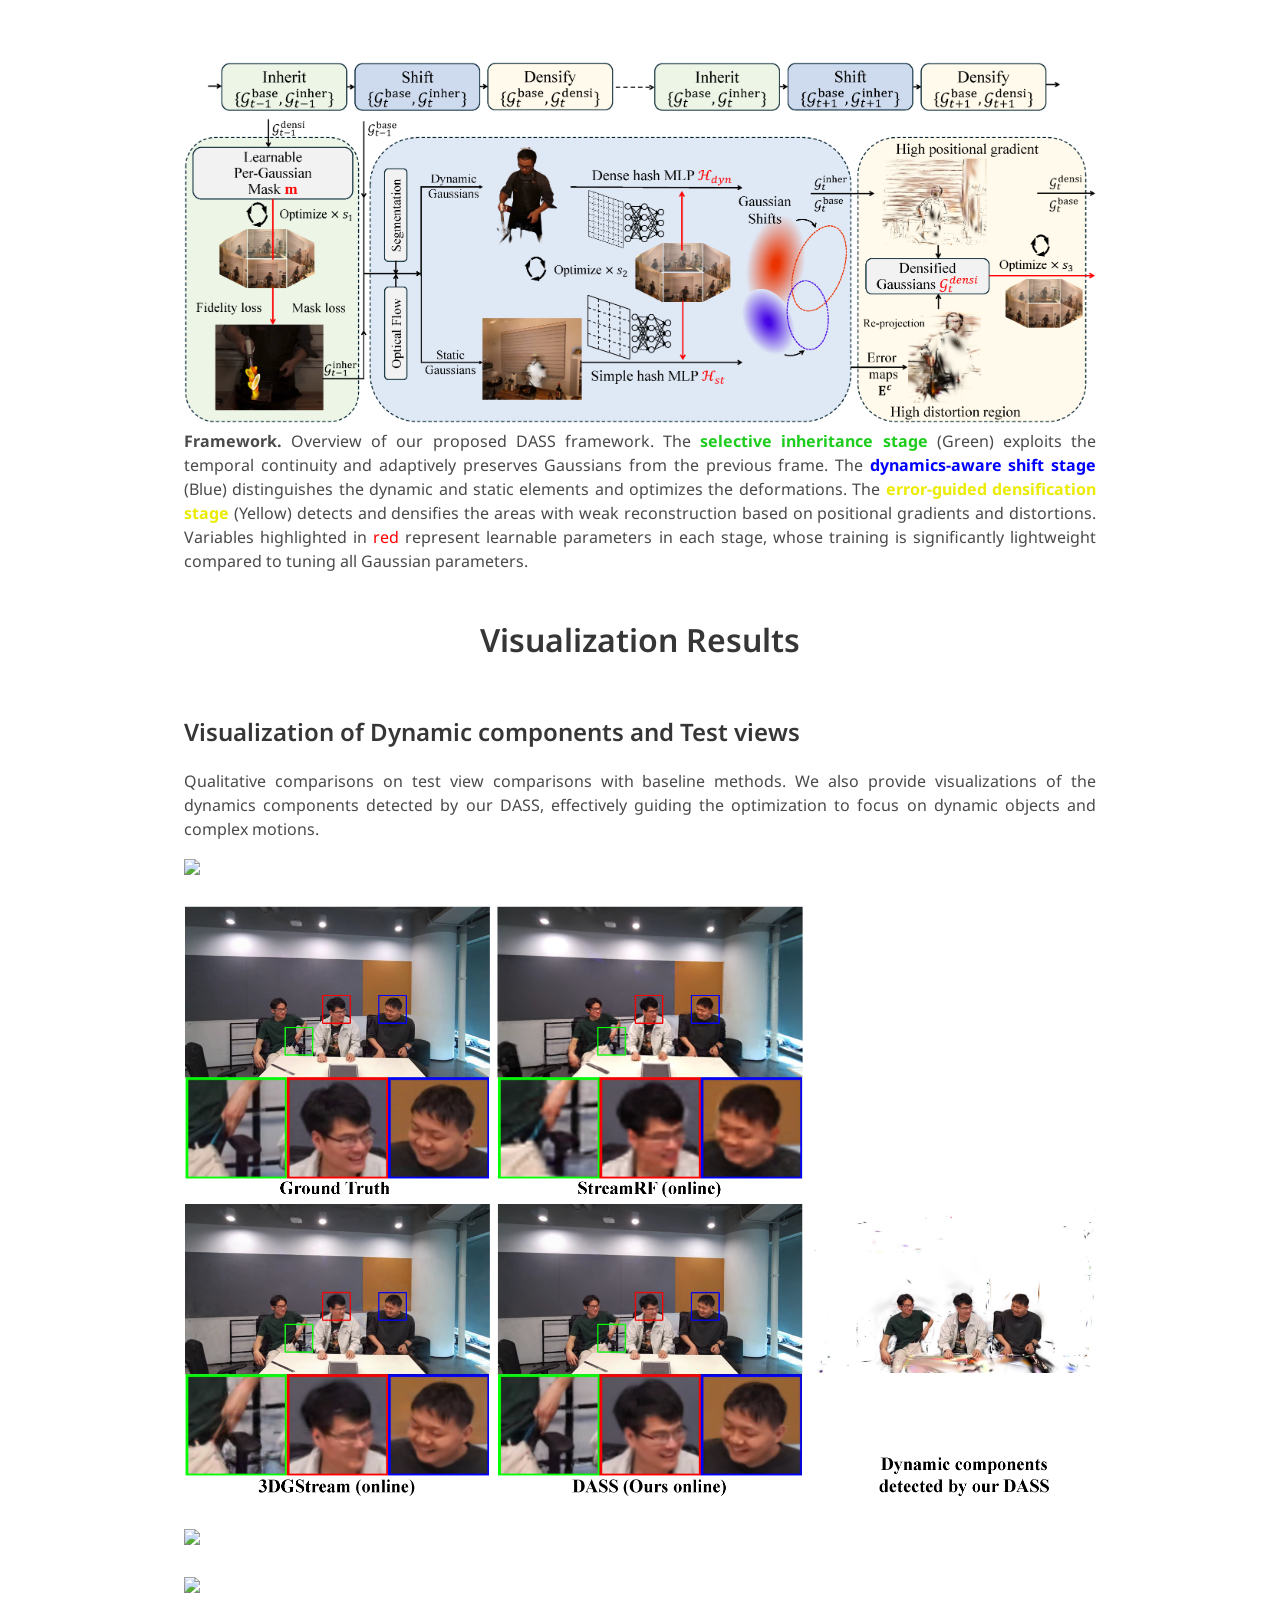
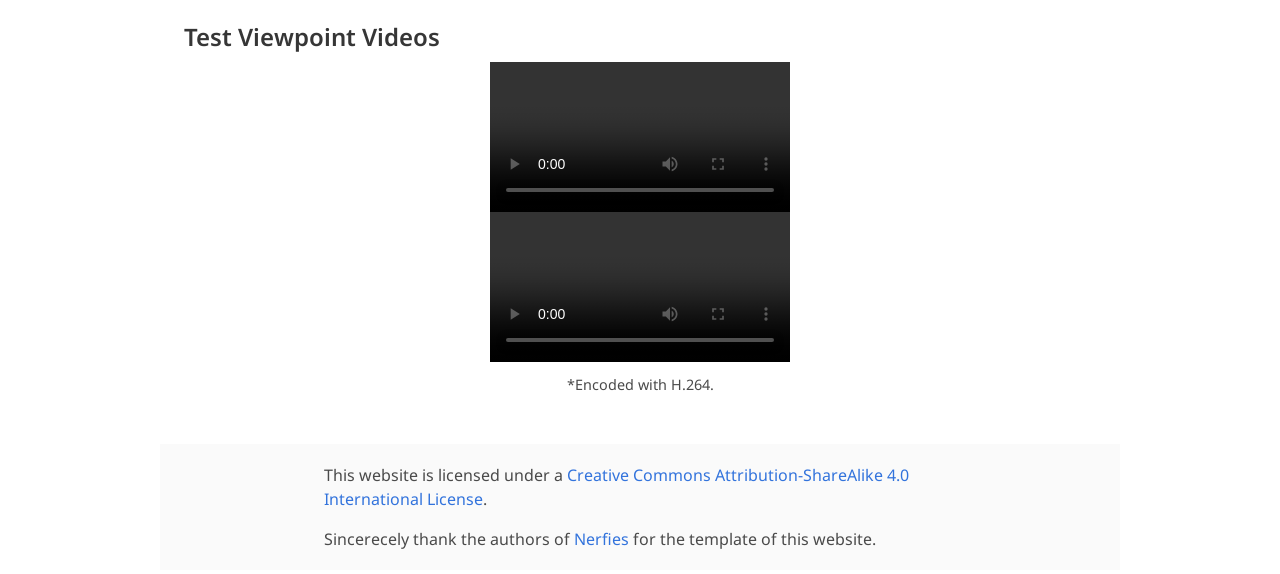
==== commit 7f194869: "Update DASS.html" ====
--- a/DASS.html
+++ b/DASS.html
@@ -48,7 +48,7 @@
     <div class="container is-max-desktop">
       <div class="columns is-centered">
         <div class="column has-text-centered">
-          <h1 class="title is-1 publication-title">Dynamics-Aware Gaussian Splatting Streaming Towards Fast On-the-Fly Training for 4D Reconstruction</h1>
+          <h1 class="title is-1 publication-title">Dynamics-Aware Gaussian Splatting Streaming Towards Fast On-the-Fly 4D Reconstruction</h1>
           <div class="is-size-5 publication-authors">
             <span class="author-block">
               <a href="https://www.liuzhening.top">Zhening Liu</a><sup>1</sup>,</span>
